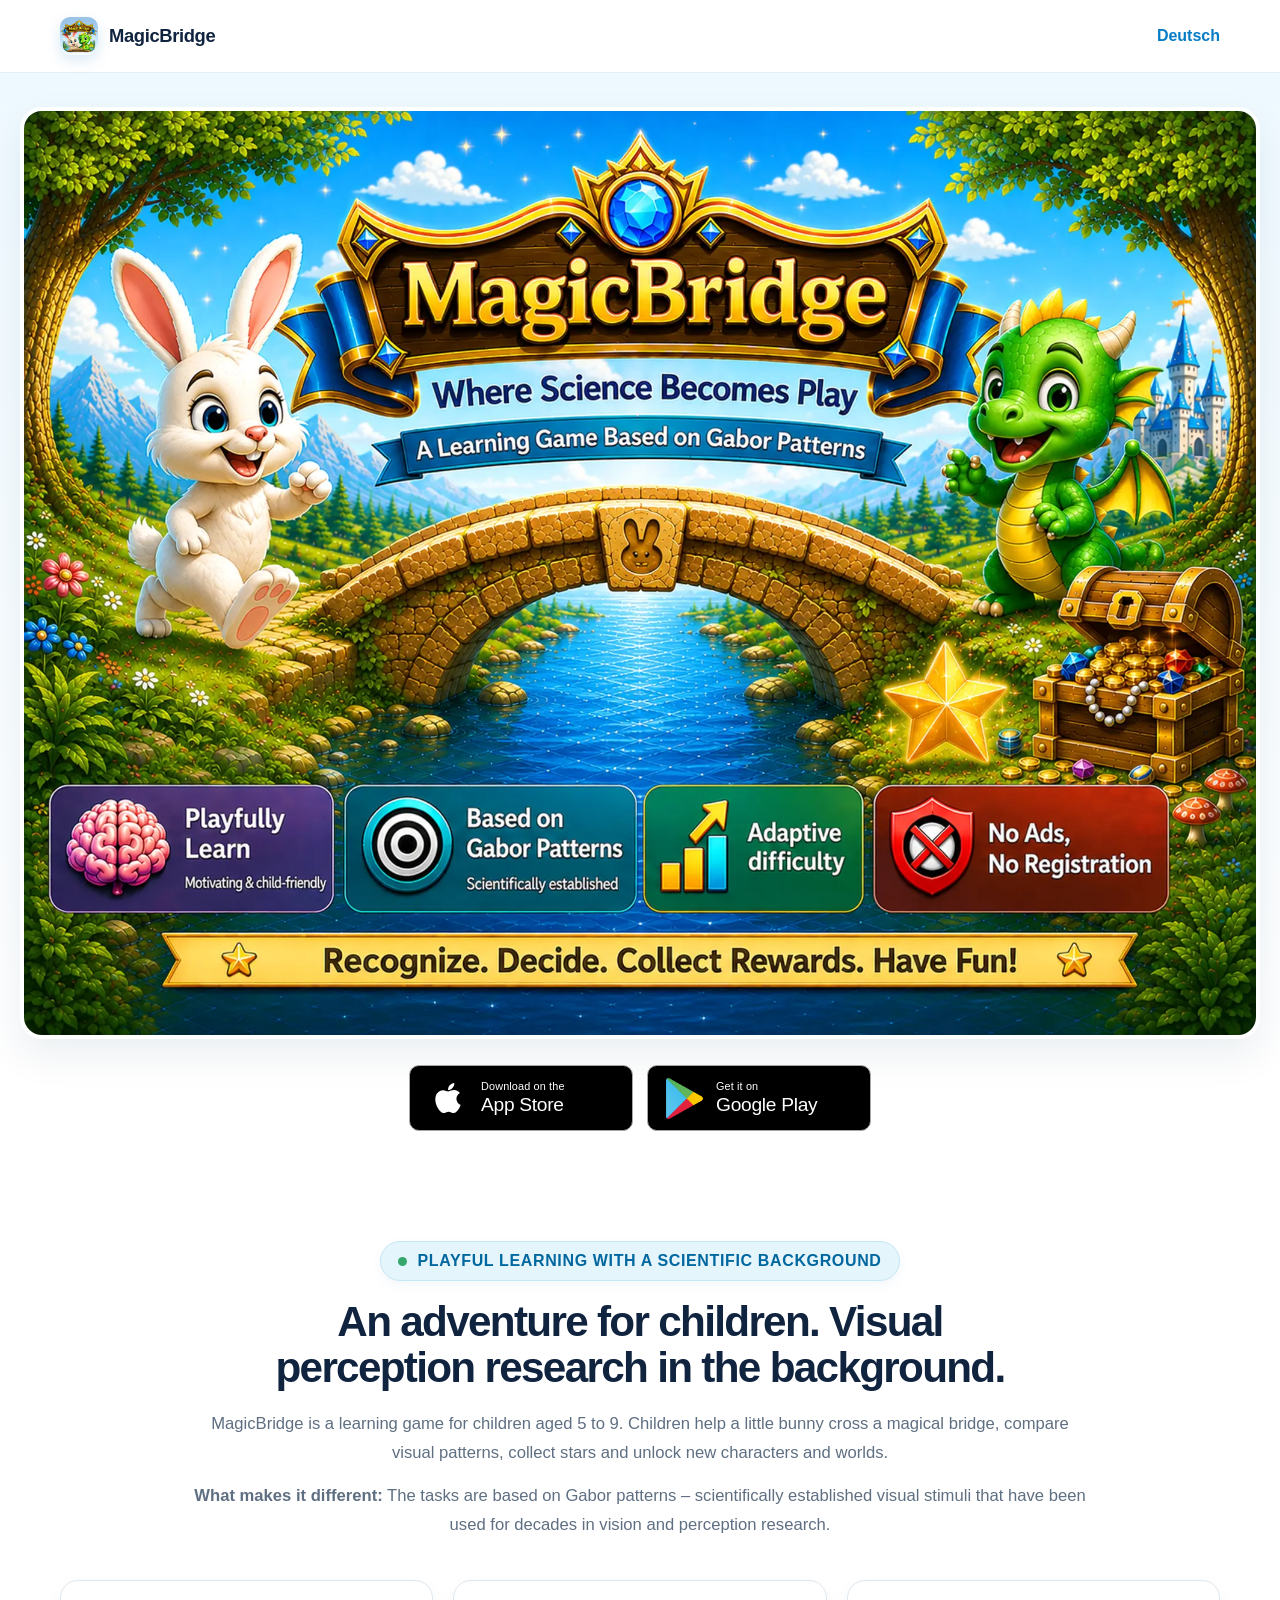
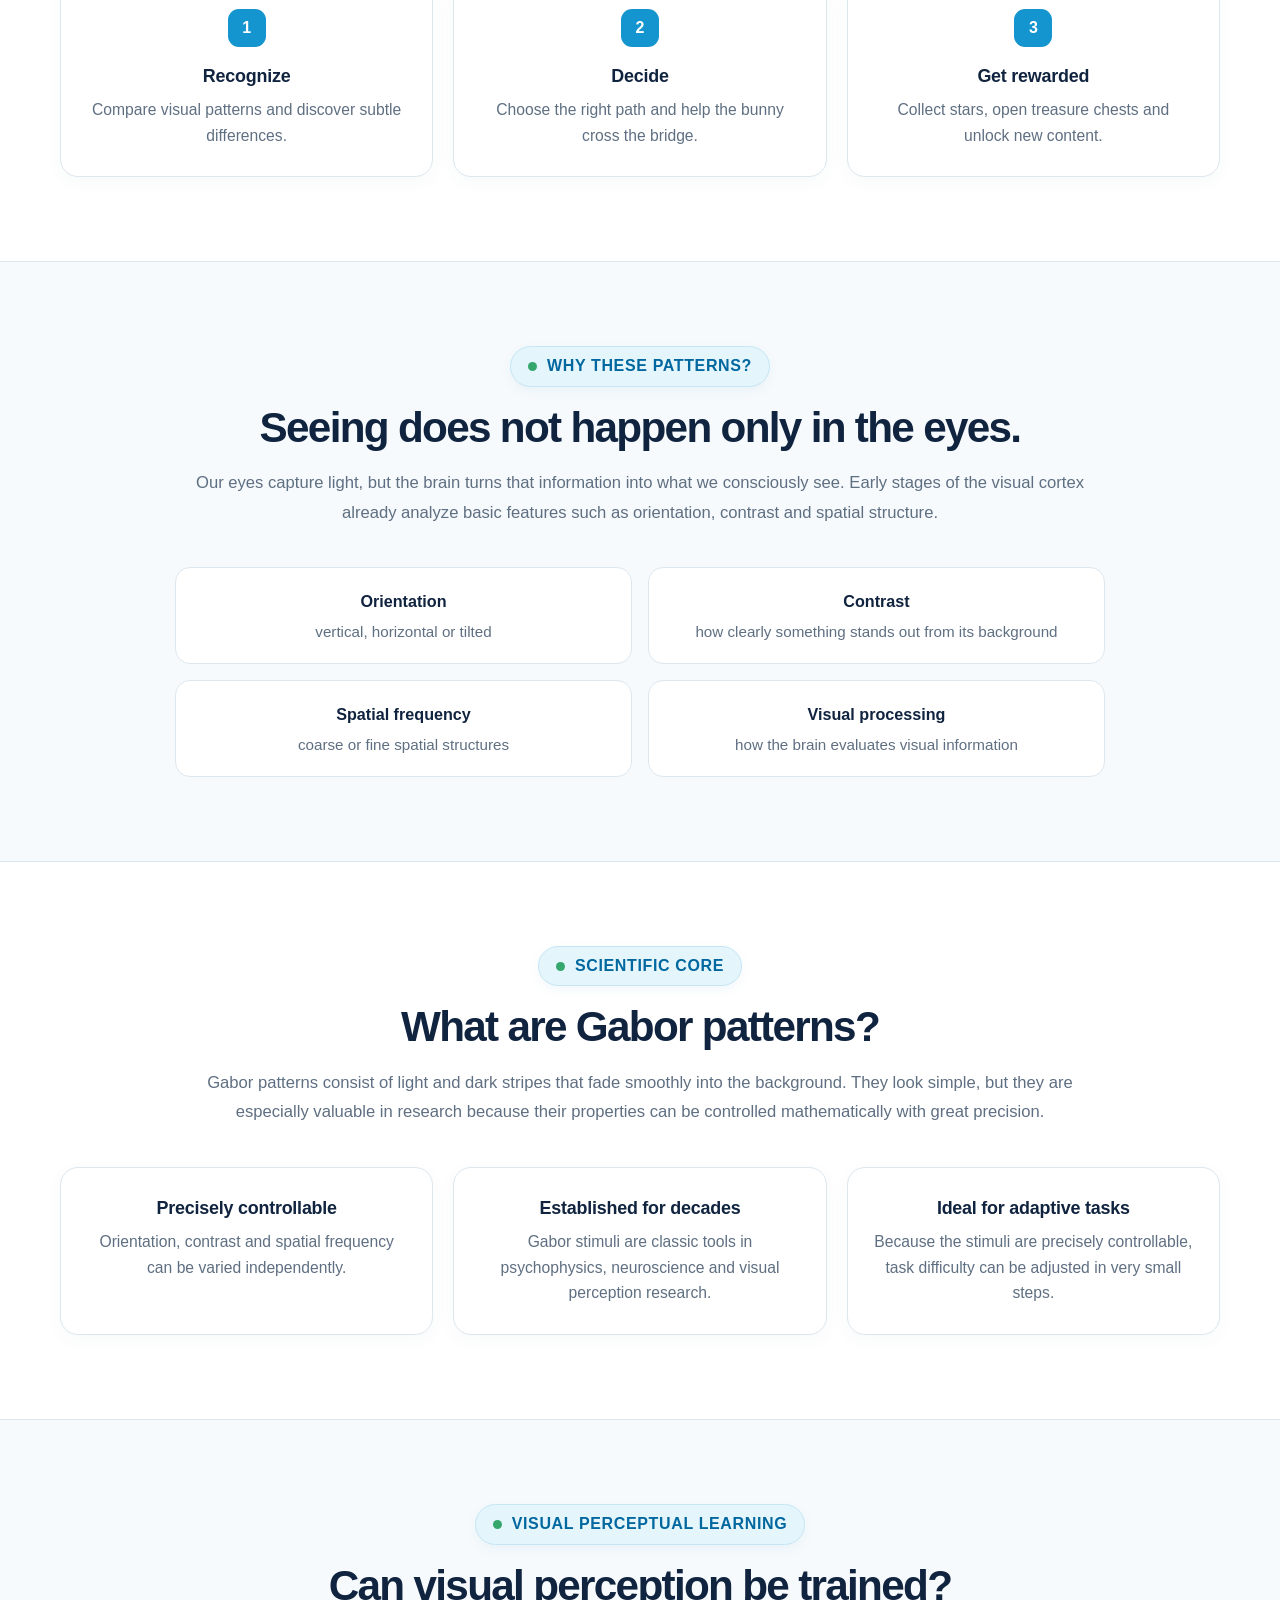
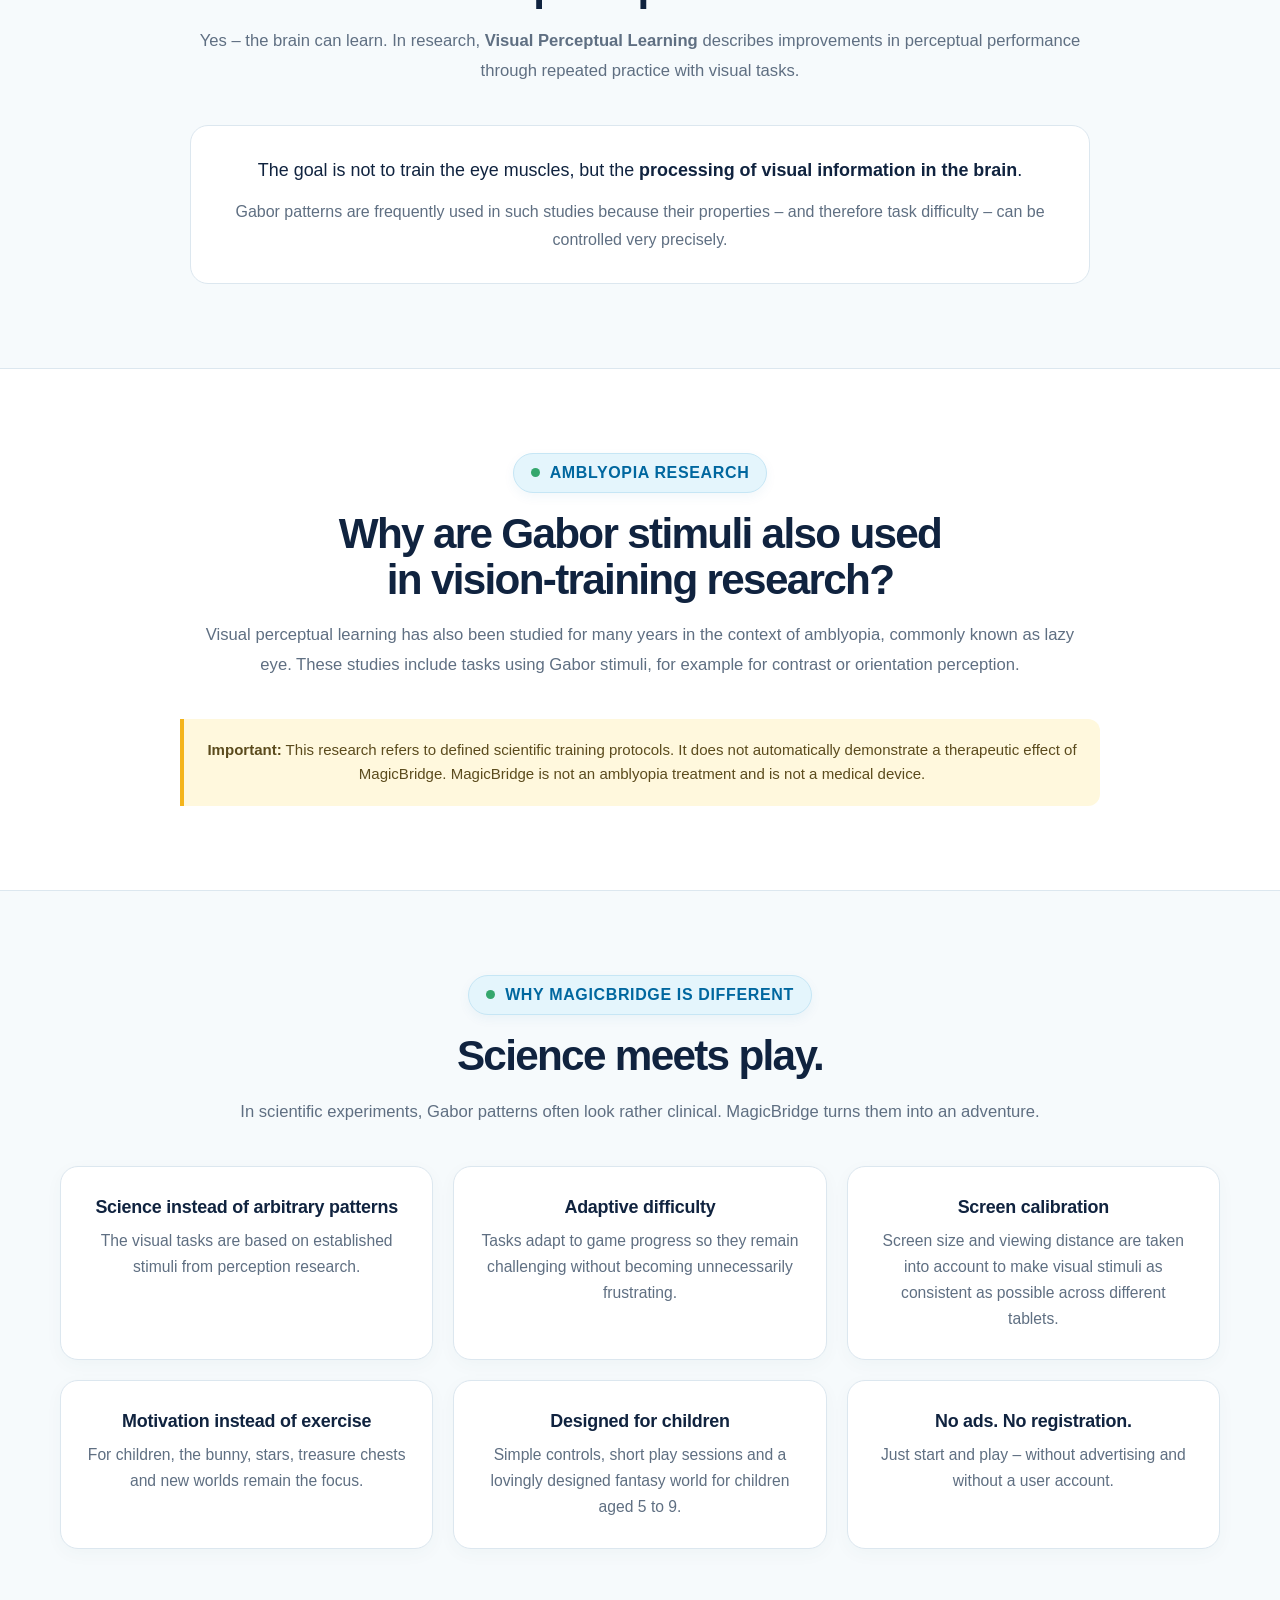
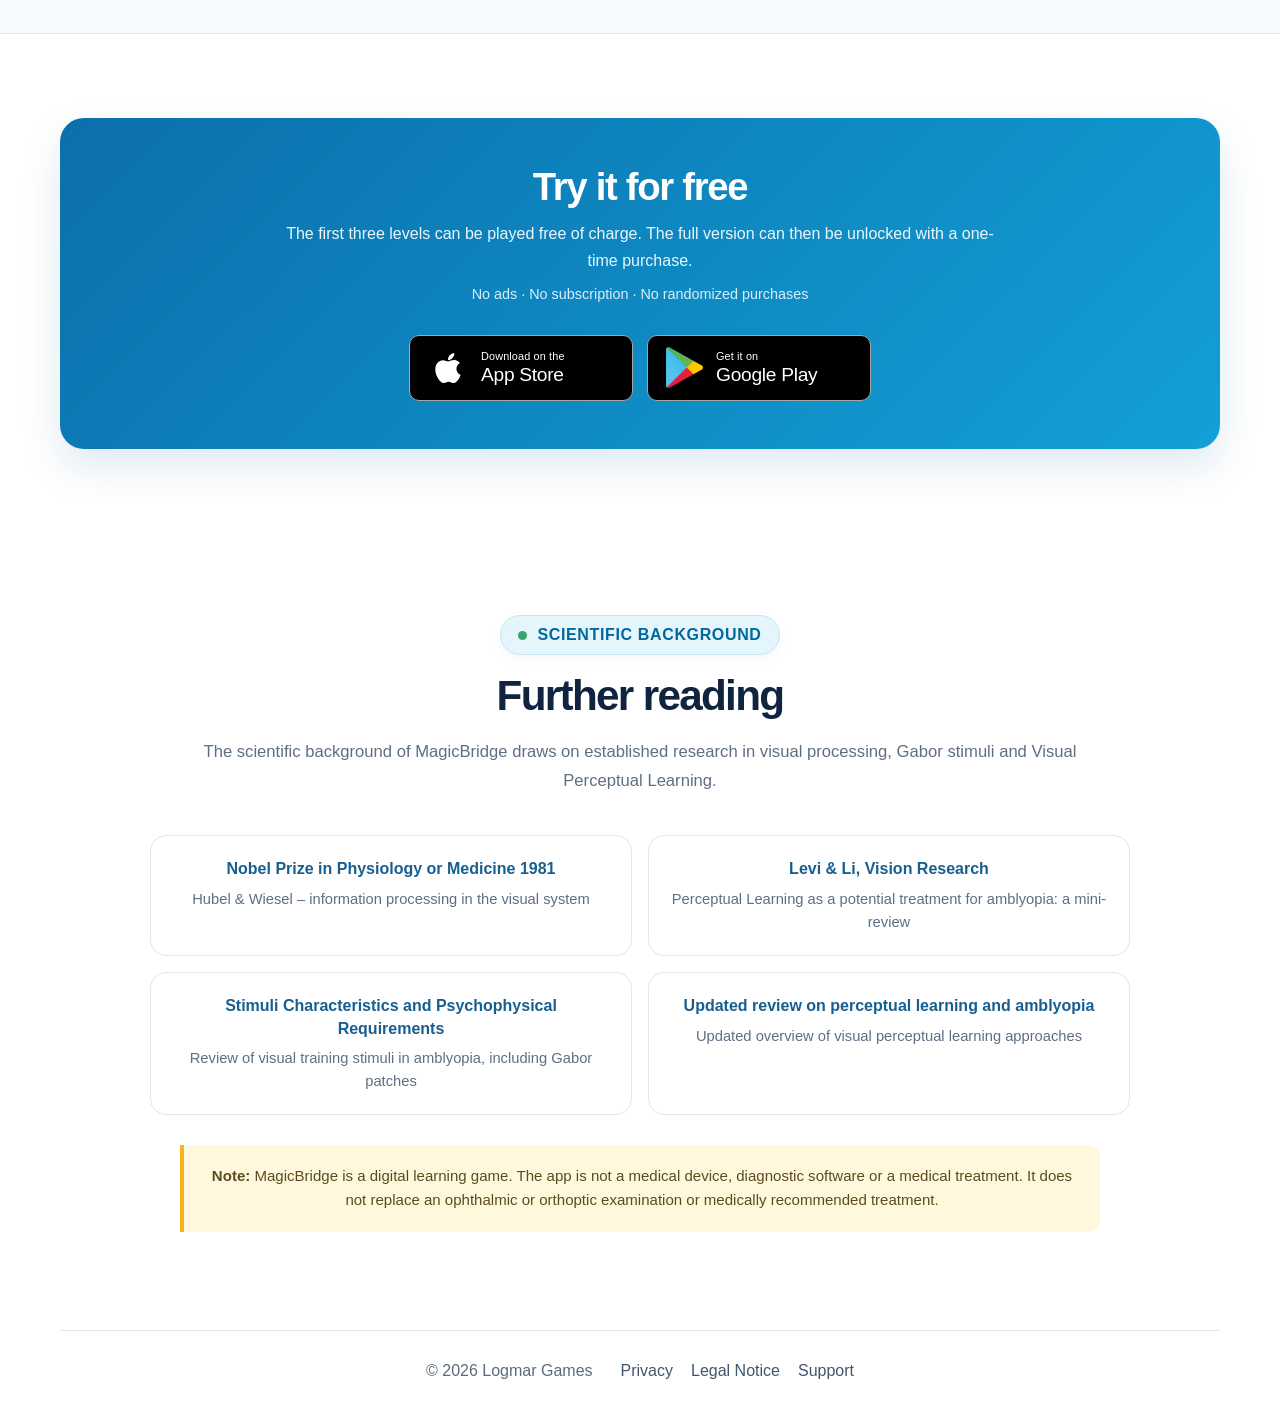
==== en/index.html @ 1bba782f "Add legal notice link to English homepage footer" ====
<!doctype html>
<html lang="en">
<head>
  <meta charset="utf-8">
  <meta name="viewport" content="width=device-width,initial-scale=1">
  <meta name="description" content="MagicBridge – a science-inspired learning game for children based on Gabor patterns from visual perception research.">
  <title>MagicBridge – Where science becomes play</title>
  <link rel="icon" href="/assets/app-icon.png">
  <link rel="stylesheet" href="/assets/site.css?v=20260907-7">
</head>
<body class="home-page">
  <header class="site-header"><div class="wrap nav"><a class="brand" href="/en/" aria-label="MagicBridge home"><img class="brand-mark" src="/assets/app-icon.png" alt=""><span>MagicBridge</span></a><a class="home-lang" href="/" lang="de">Deutsch</a></div></header>
  <main>
    <section class="home-main"><div class="home-wrap"><img class="showcase-image" src="/assets/showcase-en.webp" alt="MagicBridge – Where science becomes play. A learning game based on Gabor patterns."><div class="stores home-stores" aria-label="Download MagicBridge"><a class="store" href="https://apps.apple.com/us/app/magicbridge-gabor-game/id6802226492" target="_blank" rel="noopener"><svg viewBox="0 0 24 24" aria-hidden="true"><path d="M17.05 20.28c-.98.95-2.05.8-3.08.35-1.09-.46-2.09-.48-3.24 0-1.44.62-2.2.44-3.06-.35C2.79 15.25 3.51 7.59 9.05 7.31c1.35.07 2.29.74 3.08.79 1.18-.24 2.31-.93 3.57-.84 1.51.12 2.65.72 3.4 1.8-3.12 1.87-2.38 5.98.48 7.13-.57 1.5-1.31 2.99-2.53 4.1zM12.03 7.25C11.88 5.02 13.69 3.18 15.77 3c.29 2.58-2.34 4.5-3.74 4.25z"/></svg><span><small>Download on the</small><b>App Store</b></span></a><a class="store" href="https://play.google.com/store/apps/details?id=games.logmar.magicbridge" target="_blank" rel="noopener"><svg viewBox="0 0 24 24" aria-hidden="true"><path d="M3.18 2.44c-.4.43-.64 1.09-.64 1.94v15.24c0 .85.24 1.51.65 1.94l.07.06L12 12.88v-1.76L3.25 2.38l-.07.06zm11.73 13.35L12 12.88v-1.76l2.92-2.92.07.04 3.46 1.97c.99.56.99 1.48 0 2.05l-3.46 1.97-.08.06zm-.89.89L11.12 13.77 4.03 20.86c.52.55 1.39.62 2.36.07l7.63-4.25zM4.03 3.14l7.09 7.09 2.9-2.91-7.63-4.25c-.97-.54-1.84-.47-2.36.07z"/></svg><span><small>Get it on</small><b>Google Play</b></span></a></div></div></section>

    <section class="section home-intro"><div class="wrap"><div class="section-head section-head-wide centered"><span class="eyebrow">Playful learning with a scientific background</span><h2>An adventure for children. Visual perception research in the background.</h2><p>MagicBridge is a learning game for children aged 5 to 9. Children help a little bunny cross a magical bridge, compare visual patterns, collect stars and unlock new characters and worlds.</p><p><strong>What makes it different:</strong> The tasks are based on Gabor patterns – scientifically established visual stimuli that have been used for decades in vision and perception research.</p></div><div class="cards cards-3"><article class="card"><div class="num">1</div><h3>Recognize</h3><p>Compare visual patterns and discover subtle differences.</p></article><article class="card"><div class="num">2</div><h3>Decide</h3><p>Choose the right path and help the bunny cross the bridge.</p></article><article class="card"><div class="num">3</div><h3>Get rewarded</h3><p>Collect stars, open treasure chests and unlock new content.</p></article></div></div></section>

    <section class="section section-soft"><div class="wrap narrow-content"><div class="section-head section-head-wide"><span class="eyebrow">Why these patterns?</span><h2>Seeing does not happen only in the eyes.</h2><p>Our eyes capture light, but the brain turns that information into what we consciously see. Early stages of the visual cortex already analyze basic features such as orientation, contrast and spatial structure.</p></div><div class="feature-grid"><div class="feature"><strong>Orientation</strong><span>vertical, horizontal or tilted</span></div><div class="feature"><strong>Contrast</strong><span>how clearly something stands out from its background</span></div><div class="feature"><strong>Spatial frequency</strong><span>coarse or fine spatial structures</span></div><div class="feature"><strong>Visual processing</strong><span>how the brain evaluates visual information</span></div></div></div></section>

    <section class="section"><div class="wrap"><div class="section-head section-head-wide"><span class="eyebrow">Scientific core</span><h2>What are Gabor patterns?</h2><p>Gabor patterns consist of light and dark stripes that fade smoothly into the background. They look simple, but they are especially valuable in research because their properties can be controlled mathematically with great precision.</p></div><div class="cards cards-3"><article class="card"><h3>Precisely controllable</h3><p>Orientation, contrast and spatial frequency can be varied independently.</p></article><article class="card"><h3>Established for decades</h3><p>Gabor stimuli are classic tools in psychophysics, neuroscience and visual perception research.</p></article><article class="card"><h3>Ideal for adaptive tasks</h3><p>Because the stimuli are precisely controllable, task difficulty can be adjusted in very small steps.</p></article></div></div></section>

    <section class="section section-soft"><div class="wrap narrow-content"><div class="section-head section-head-wide"><span class="eyebrow">Visual Perceptual Learning</span><h2>Can visual perception be trained?</h2><p>Yes – the brain can learn. In research, <strong>Visual Perceptual Learning</strong> describes improvements in perceptual performance through repeated practice with visual tasks.</p></div><div class="science-callout"><p class="big-quote">The goal is not to train the eye muscles, but the <strong>processing of visual information in the brain</strong>.</p><p>Gabor patterns are frequently used in such studies because their properties – and therefore task difficulty – can be controlled very precisely.</p></div></div></section>

    <section class="section"><div class="wrap narrow-content"><div class="section-head section-head-wide"><span class="eyebrow">Amblyopia research</span><h2>Why are Gabor stimuli also used in vision-training research?</h2><p>Visual perceptual learning has also been studied for many years in the context of amblyopia, commonly known as lazy eye. These studies include tasks using Gabor stimuli, for example for contrast or orientation perception.</p></div><div class="notice"><strong>Important:</strong> This research refers to defined scientific training protocols. It does not automatically demonstrate a therapeutic effect of MagicBridge. MagicBridge is not an amblyopia treatment and is not a medical device.</div></div></section>

    <section class="section section-soft"><div class="wrap"><div class="section-head section-head-wide centered"><span class="eyebrow">Why MagicBridge is different</span><h2>Science meets play.</h2><p>In scientific experiments, Gabor patterns often look rather clinical. MagicBridge turns them into an adventure.</p></div><div class="cards cards-3 feature-cards"><article class="card"><h3>Science instead of arbitrary patterns</h3><p>The visual tasks are based on established stimuli from perception research.</p></article><article class="card"><h3>Adaptive difficulty</h3><p>Tasks adapt to game progress so they remain challenging without becoming unnecessarily frustrating.</p></article><article class="card"><h3>Screen calibration</h3><p>Screen size and viewing distance are taken into account to make visual stimuli as consistent as possible across different tablets.</p></article><article class="card"><h3>Motivation instead of exercise</h3><p>For children, the bunny, stars, treasure chests and new worlds remain the focus.</p></article><article class="card"><h3>Designed for children</h3><p>Simple controls, short play sessions and a lovingly designed fantasy world for children aged 5 to 9.</p></article><article class="card"><h3>No ads. No registration.</h3><p>Just start and play – without advertising and without a user account.</p></article></div></div></section>

    <section class="section"><div class="wrap"><div class="cta"><div class="cta-copy"><h2>Try it for free</h2><p>The first three levels can be played free of charge. The full version can then be unlocked with a one-time purchase.</p><p class="cta-micro">No ads · No subscription · No randomized purchases</p></div><div class="stores cta-stores" aria-label="Download MagicBridge"><a class="store store-light" href="https://apps.apple.com/us/app/magicbridge-gabor-game/id6802226492" target="_blank" rel="noopener"><svg viewBox="0 0 24 24" aria-hidden="true"><path d="M17.05 20.28c-.98.95-2.05.8-3.08.35-1.09-.46-2.09-.48-3.24 0-1.44.62-2.2.44-3.06-.35C2.79 15.25 3.51 7.59 9.05 7.31c1.35.07 2.29.74 3.08.79 1.18-.24 2.31-.93 3.57-.84 1.51.12 2.65.72 3.4 1.8-3.12 1.87-2.38 5.98.48 7.13-.57 1.5-1.31 2.99-2.53 4.1zM12.03 7.25C11.88 5.02 13.69 3.18 15.77 3c.29 2.58-2.34 4.5-3.74 4.25z"/></svg><span><small>Download on the</small><b>App Store</b></span></a><a class="store store-light" href="https://play.google.com/store/apps/details?id=games.logmar.magicbridge" target="_blank" rel="noopener"><svg viewBox="0 0 24 24" aria-hidden="true"><path d="M3.18 2.44c-.4.43-.64 1.09-.64 1.94v15.24c0 .85.24 1.51.65 1.94l.07.06L12 12.88v-1.76L3.25 2.38l-.07.06zm11.73 13.35L12 12.88v-1.76l2.92-2.92.07.04 3.46 1.97c.99.56.99 1.48 0 2.05l-3.46 1.97-.08.06zm-.89.89L11.12 13.77 4.03 20.86c.52.55 1.39.62 2.36.07l7.63-4.25zM4.03 3.14l7.09 7.09 2.9-2.91-7.63-4.25c-.97-.54-1.84-.47-2.36.07z"/></svg><span><small>Get it on</small><b>Google Play</b></span></a></div></div></div></section>

    <section class="section science-sources"><div class="wrap"><div class="section-head section-head-wide"><span class="eyebrow">Scientific background</span><h2>Further reading</h2><p>The scientific background of MagicBridge draws on established research in visual processing, Gabor stimuli and Visual Perceptual Learning.</p></div><div class="source-list"><a href="https://www.nobelprize.org/prizes/medicine/1981/summary/" target="_blank" rel="noopener"><strong>Nobel Prize in Physiology or Medicine 1981</strong><span>Hubel & Wiesel – information processing in the visual system</span></a><a href="https://pmc.ncbi.nlm.nih.gov/articles/PMC2764839/" target="_blank" rel="noopener"><strong>Levi & Li, Vision Research</strong><span>Perceptual Learning as a potential treatment for amblyopia: a mini-review</span></a><a href="https://pmc.ncbi.nlm.nih.gov/articles/PMC7764820/" target="_blank" rel="noopener"><strong>Stimuli Characteristics and Psychophysical Requirements</strong><span>Review of visual training stimuli in amblyopia, including Gabor patches</span></a><a href="https://pmc.ncbi.nlm.nih.gov/articles/PMC8712591/" target="_blank" rel="noopener"><strong>Updated review on perceptual learning and amblyopia</strong><span>Updated overview of visual perceptual learning approaches</span></a></div><div class="notice notice-bottom"><strong>Note:</strong> MagicBridge is a digital learning game. The app is not a medical device, diagnostic software or a medical treatment. It does not replace an ophthalmic or orthoptic examination or medically recommended treatment.</div></div></section>
  </main>
  <footer class="site-footer home-footer"><div class="wrap footer-row"><span>© 2026 Logmar Games</span><nav class="footer-links" aria-label="Legal and support"><a href="/privacy/en/">Privacy</a><a href="/impressum/en/">Legal Notice</a><a href="/support/en/">Support</a></nav></div></footer>
</body>
</html>
---- assets/site.css ----
:root{
  --ink:#10233f;
  --muted:#5f6f82;
  --blue:#087cc5;
  --blue-deep:#0a67a3;
  --blue-soft:#eaf7fd;
  --gold:#f4b41b;
  --green:#35a76d;
  --paper:#ffffff;
  --mist:#f6fafc;
  --line:#dce7ef;
  --shadow:0 16px 38px rgba(18,54,82,.08);
}
*{box-sizing:border-box}
html{scroll-behavior:smooth}
body{margin:0;font-family:Inter,ui-sans-serif,-apple-system,BlinkMacSystemFont,"Segoe UI",sans-serif;color:var(--ink);background:#fff;font-size:16px;line-height:1.7;-webkit-font-smoothing:antialiased;text-rendering:optimizeLegibility}
a{color:inherit}
.wrap{width:min(1160px,calc(100% - 48px));margin:auto}
.site-header{position:sticky;top:0;z-index:10;background:rgba(255,255,255,.96);backdrop-filter:blur(14px);border-bottom:1px solid rgba(25,92,131,.10)}
.nav{height:72px;display:flex;align-items:center;justify-content:space-between;gap:28px}
.brand{display:flex;align-items:center;gap:11px;text-decoration:none;font-weight:850;font-size:1.15rem;letter-spacing:-.02em}
.brand-mark{width:38px;height:38px;border-radius:10px;display:block;object-fit:cover;box-shadow:0 5px 14px rgba(0,111,181,.15)}
.home-lang{color:var(--blue);font-weight:800;text-decoration:none}.home-lang:hover{text-decoration:underline}
.links{display:flex;align-items:center;gap:24px;font-weight:700;font-size:.94rem}.links a{text-decoration:none;color:#3d5067}.links a:hover{color:var(--blue)}.lang{border-left:1px solid var(--line);padding-left:20px;color:var(--blue)!important}
.home-page{min-height:100vh;display:flex;flex-direction:column;background:#fff}
.home-main{padding:34px 0 26px;background:linear-gradient(180deg,#eef9ff 0,#fff 94%)}
.home-wrap{width:min(1240px,calc(100% - 40px));margin:auto}
.showcase-image{display:block;width:100%;height:auto;border-radius:22px;border:4px solid rgba(255,255,255,.96);box-shadow:var(--shadow)}
.stores{display:flex;flex-wrap:wrap;gap:14px;margin:0}
.home-stores{justify-content:center;margin:26px 0 0}
.store,.store-light{display:inline-flex;align-items:center;justify-content:flex-start;gap:13px;width:224px;min-height:66px;padding:10px 18px;text-decoration:none;color:#fff!important;background:#000!important;border:1px solid #a6a6a6!important;border-radius:10px;box-shadow:none;transition:.18s transform,.18s box-shadow}
.store:hover,.store-light:hover{transform:translateY(-2px);box-shadow:0 7px 16px rgba(0,0,0,.14)}
.store span,.store-light span{display:block;text-align:left}.store b,.store-light b{display:block;color:#fff;font-size:1.2rem;line-height:1.02;font-weight:500;letter-spacing:-.015em}.store small,.store-light small{display:block;color:#fff!important;font-size:.68rem;line-height:1.05;margin-bottom:3px;white-space:nowrap;opacity:1;font-weight:500;letter-spacing:.012em}
.store[href*="apps.apple.com"],.store-light[href*="apps.apple.com"]{font-family:-apple-system,BlinkMacSystemFont,"SF Pro Display","Helvetica Neue",Arial,sans-serif}
.store[href*="apps.apple.com"] svg,.store-light[href*="apps.apple.com"] svg{width:40px;height:40px;display:block;fill:#fff;flex:none}
.store[href*="play.google.com"],.store-light[href*="play.google.com"]{font-family:Roboto,"Google Sans",Arial,sans-serif}
.store[href*="play.google.com"] svg,.store-light[href*="play.google.com"] svg{display:none}
.store[href*="play.google.com"]::before,.store-light[href*="play.google.com"]::before{content:"";width:37px;height:41px;flex:none;background:url('/assets/google-play-seeklogo.png?v=1') center/contain no-repeat}
.section{padding:84px 0}.section-soft{background:var(--mist);border-block:1px solid var(--line)}.narrow-content{max-width:1160px;margin:auto}
.section-head,.section-head.centered,.section-head-wide{max-width:1000px;margin:0 auto 40px;text-align:center}
.section-head h2{margin:18px auto 18px;max-width:960px;font-size:clamp(2.25rem,3.3vw,3.05rem);line-height:1.08;letter-spacing:-.04em;text-wrap:balance;overflow-wrap:normal;word-break:normal;hyphens:none}
.section-head p{margin:0 auto 14px;max-width:900px;color:var(--muted);font-size:1.04rem;line-height:1.76;text-wrap:pretty}.section-head p:last-child{margin-bottom:0}
.eyebrow{display:inline-flex;align-items:center;gap:10px;padding:10px 17px;border-radius:999px;background:#e4f5fc;color:#00679f;border:1px solid #c6e6f5;font-size:1rem;font-weight:900;letter-spacing:.04em;text-transform:uppercase;line-height:1.15;box-shadow:0 4px 12px rgba(0,109,169,.055)}
.eyebrow:before{content:"";width:9px;height:9px;border-radius:50%;background:var(--green);flex:none}
.cards{display:grid;gap:20px}.cards-3{grid-template-columns:repeat(3,minmax(0,1fr))}.card{background:#fff;border:1px solid var(--line);border-radius:18px;padding:28px 26px;text-align:center;box-shadow:0 5px 18px rgba(35,73,99,.035)}
.num{width:38px;height:38px;border-radius:11px;background:#1595cf;color:#fff;display:grid;place-items:center;font-weight:900;margin:0 auto 17px}.card h3{margin:0 0 9px;font-size:1.12rem;line-height:1.34;letter-spacing:-.012em;text-wrap:balance}.card p{margin:0;color:var(--muted);font-size:.98rem;line-height:1.65}.feature-cards .card{min-height:0}
.feature-grid{display:grid;grid-template-columns:repeat(2,minmax(0,1fr));gap:16px;margin:30px auto 0;max-width:930px}.feature{background:#fff;border:1px solid var(--line);border-radius:15px;padding:20px 22px;text-align:center}.feature strong{display:block;font-size:1.01rem;margin-bottom:4px}.feature span{display:block;color:var(--muted);font-size:.95rem;line-height:1.55}
.science-callout{max-width:900px;margin:0 auto;background:#fff;border:1px solid var(--line);border-radius:18px;padding:30px 34px;text-align:center}.science-callout p{margin:0 auto 13px;color:var(--muted);max-width:820px}.science-callout p:last-child{margin-bottom:0}.science-callout .big-quote{font-size:1.12rem;line-height:1.65;color:var(--ink)}
.notice{max-width:920px;margin:28px auto 0;padding:19px 22px;border-left:4px solid var(--gold);background:#fff8dd;border-radius:0 12px 12px 0;color:#5b4b1d;font-size:.94rem;line-height:1.62;text-align:center}.notice-bottom{margin-top:30px}
.cta{background:linear-gradient(135deg,#0b6fab 0%,#12a0d6 100%);color:#fff;border-radius:24px;padding:48px 44px;display:flex;flex-direction:column;align-items:center;justify-content:center;gap:28px;box-shadow:0 18px 40px rgba(5,91,151,.13);text-align:center}.cta-copy{max-width:780px}.cta h2{font-size:clamp(2.05rem,3vw,2.7rem);line-height:1.1;margin:0 0 13px;letter-spacing:-.035em;text-wrap:balance}.cta p{margin:0 auto 9px;color:#eaf7fd;line-height:1.65;max-width:720px}.cta .cta-micro{font-size:.9rem;color:#d9effb;margin:9px 0 0}.cta-stores{margin:0;flex-direction:row;justify-content:center;flex:none;gap:14px}
.science-sources{padding-top:82px}.source-list{display:grid;grid-template-columns:repeat(2,minmax(0,1fr));gap:16px;max-width:980px;margin:auto}.source-list a{display:flex;flex-direction:column;gap:7px;text-decoration:none;background:#fff;border:1px solid var(--line);border-radius:16px;padding:22px 22px;text-align:center;transition:.18s border-color,.18s background,.18s transform}.source-list a:hover{border-color:#b7d6e8;background:#fbfdff;transform:translateY(-1px)}.source-list strong{font-size:1rem;line-height:1.42;color:#175f91}.source-list span{font-size:.92rem;line-height:1.52;color:var(--muted)}
.site-footer{padding:34px 0 44px;color:#5b6b7c}.home-footer{padding-top:14px}.footer-row{display:flex;justify-content:center;gap:28px;align-items:center;border-top:1px solid var(--line);padding-top:26px;text-align:center;flex-wrap:wrap}.footer-links{display:flex;flex-wrap:wrap;gap:18px}.footer-links a{color:#42566d;text-decoration:none}.footer-links a:hover{color:var(--blue)}
.legal-shell{padding:54px 0 86px}.legal{max-width:900px;margin:auto;background:#fff;border:1px solid var(--line);border-radius:24px;padding:clamp(25px,5vw,56px);box-shadow:var(--shadow)}.legal h1{font-size:clamp(2.15rem,5vw,3.5rem);line-height:1.05;margin:0 0 14px;letter-spacing:-.04em;text-wrap:balance}.legal h2{margin:34px 0 10px;font-size:1.35rem;color:#175f91}.legal p,.legal li{color:#3f5063}.legal ul{padding-left:22px}.legal .meta{color:#687789;margin-bottom:30px}.legal .topline{display:flex;justify-content:space-between;gap:20px;align-items:center;margin-bottom:26px}.legal .topline a{color:var(--blue);font-weight:800;text-decoration:none}.contact-box{padding:22px;border-radius:16px;background:var(--mist);border:1px solid var(--line);margin:25px 0}.contact-box a{color:var(--blue);font-weight:800}.back{display:inline-flex;gap:8px;align-items:center;color:var(--blue);font-weight:800;text-decoration:none}.legal .privacy-title{font-size:clamp(1.8rem,4vw,2.75rem);line-height:1.12;letter-spacing:-.035em}
@media(max-width:900px){.section{padding:68px 0}.cards-3{grid-template-columns:1fr}.source-list{grid-template-columns:1fr}.section-head h2{font-size:clamp(2rem,5.6vw,2.55rem);max-width:860px}.section-head p{font-size:1rem}.cta-stores{flex-wrap:wrap}}
@media(max-width:580px){.wrap{width:min(100% - 28px,1160px)}.home-wrap{width:min(100% - 18px,1240px)}.nav{height:64px}.brand{font-size:1.04rem}.brand-mark{width:36px;height:36px}.showcase-image{border-width:3px;border-radius:16px}.home-main{padding-top:16px}.home-stores{align-items:center;flex-direction:column;margin-top:20px}.home-stores .store{width:224px;max-width:100%;margin:auto}.section{padding:54px 0}.section-head{margin-bottom:30px}.section-head h2{font-size:clamp(1.85rem,8vw,2.2rem);line-height:1.12;max-width:100%;margin-top:14px}.section-head p{font-size:.98rem;line-height:1.7}.eyebrow{font-size:.82rem;letter-spacing:.035em;padding:9px 13px}.card{padding:22px}.feature-grid{grid-template-columns:1fr}.science-callout{padding:24px}.notice{font-size:.9rem}.cta{padding:32px 22px;gap:24px;border-radius:20px}.cta-stores{width:100%;flex-direction:column;align-items:center}.cta-stores .store{width:224px;max-width:100%}.source-list a{padding:20px}.footer-row{flex-direction:column;gap:12px}.legal-shell{padding:24px 0 55px}.legal{border-radius:18px}.legal .topline{align-items:flex-start;flex-direction:column}}
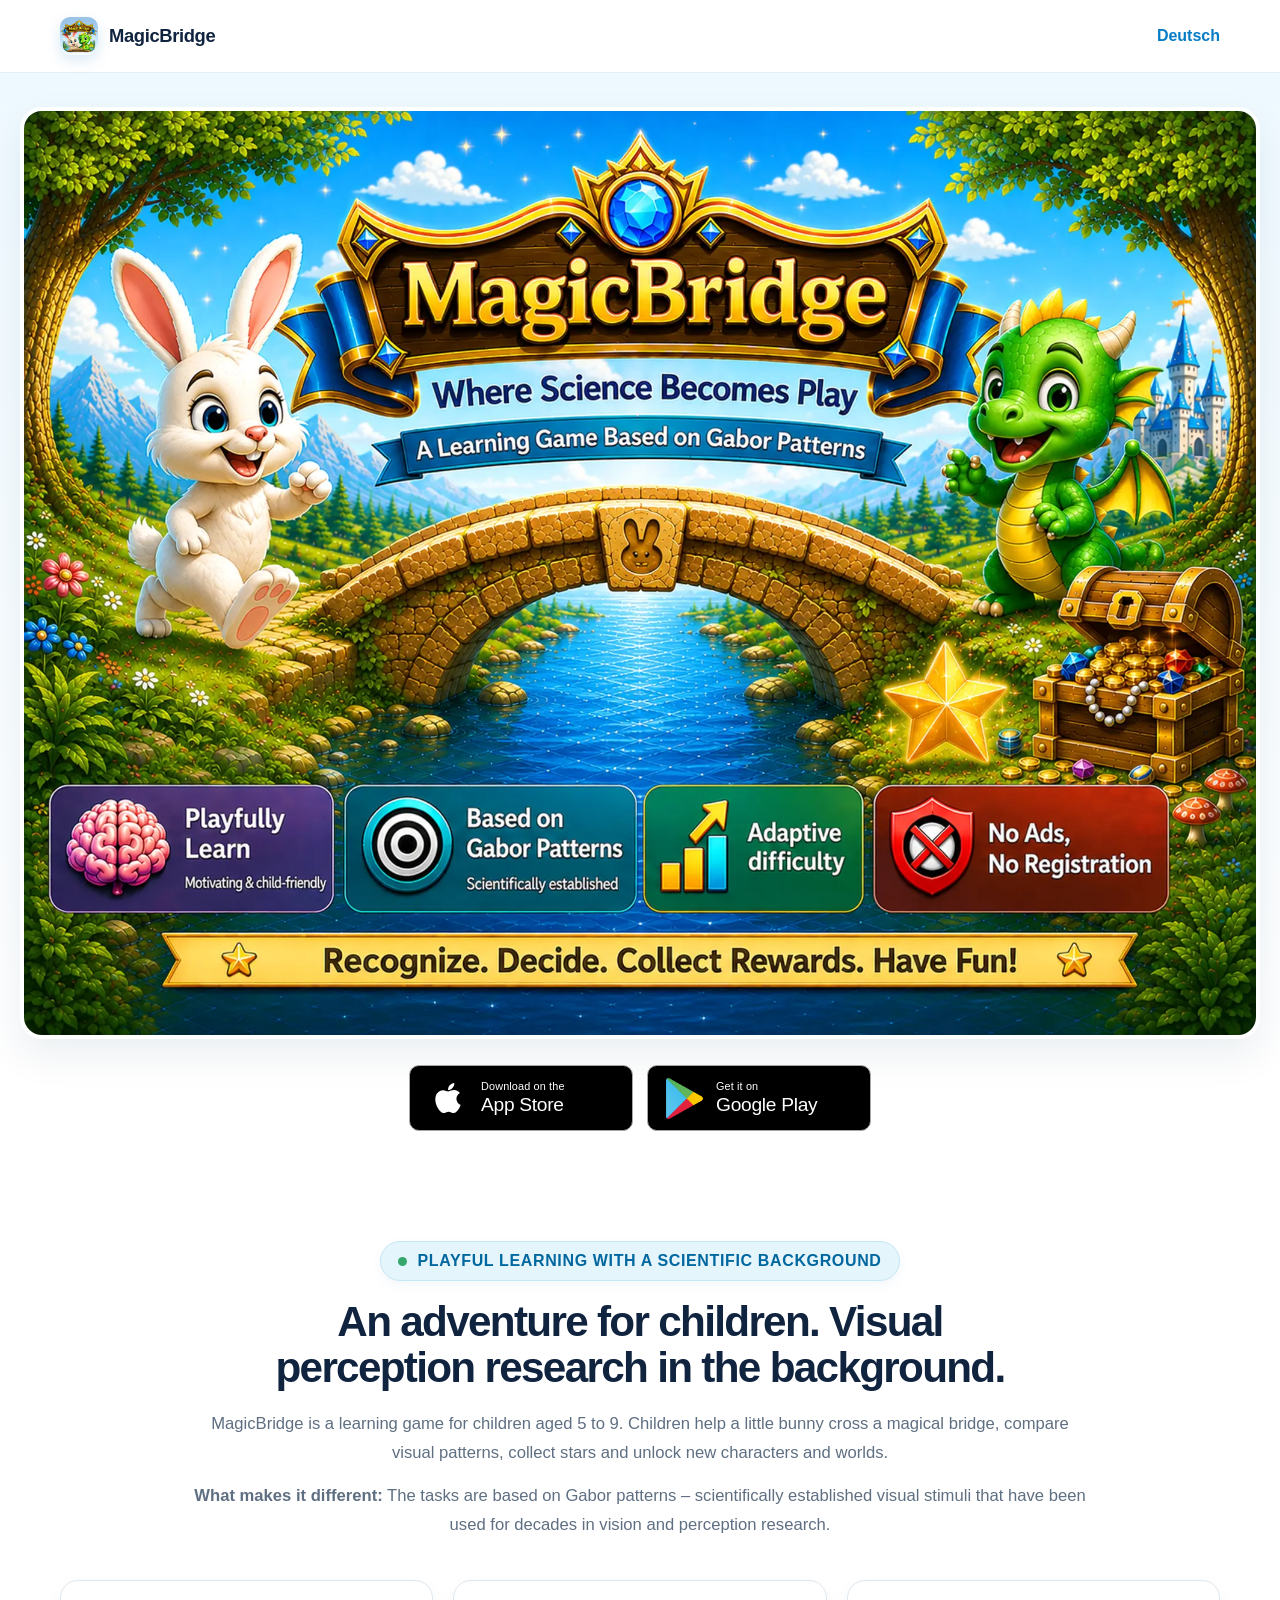
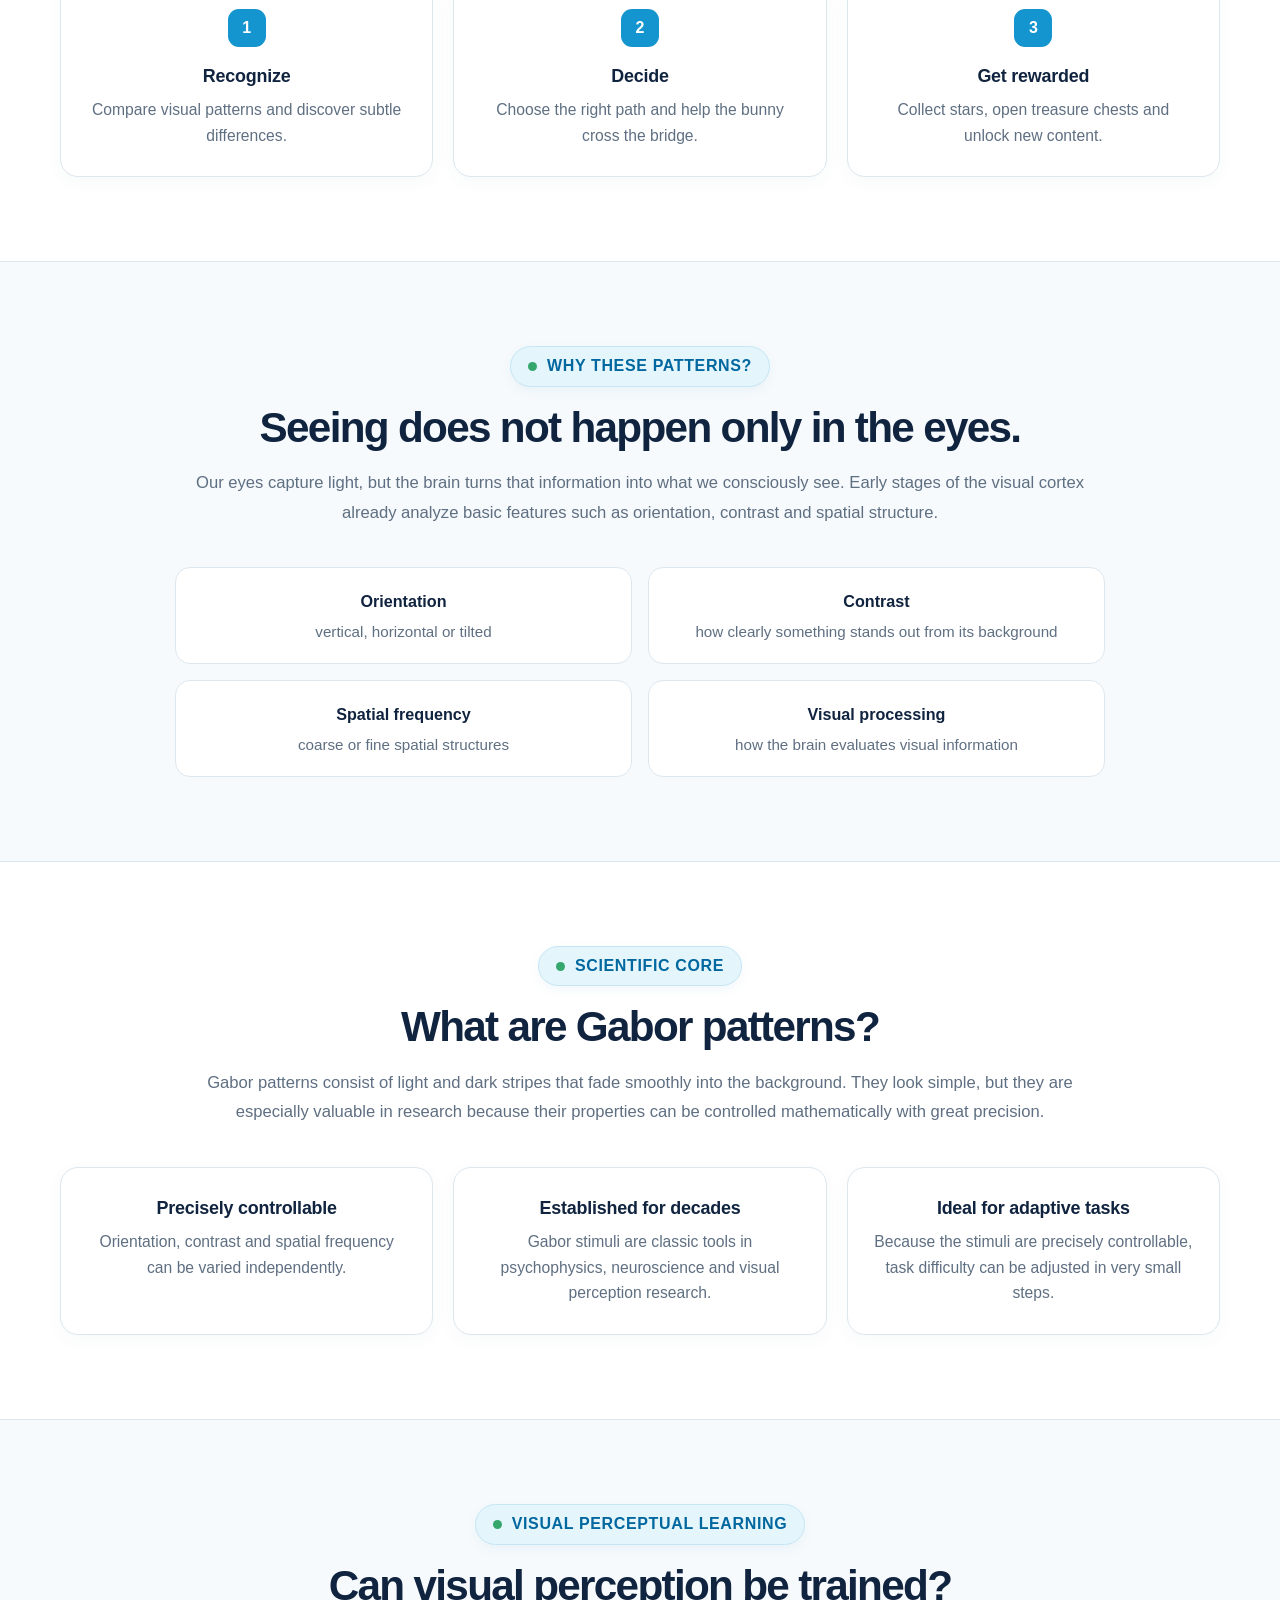
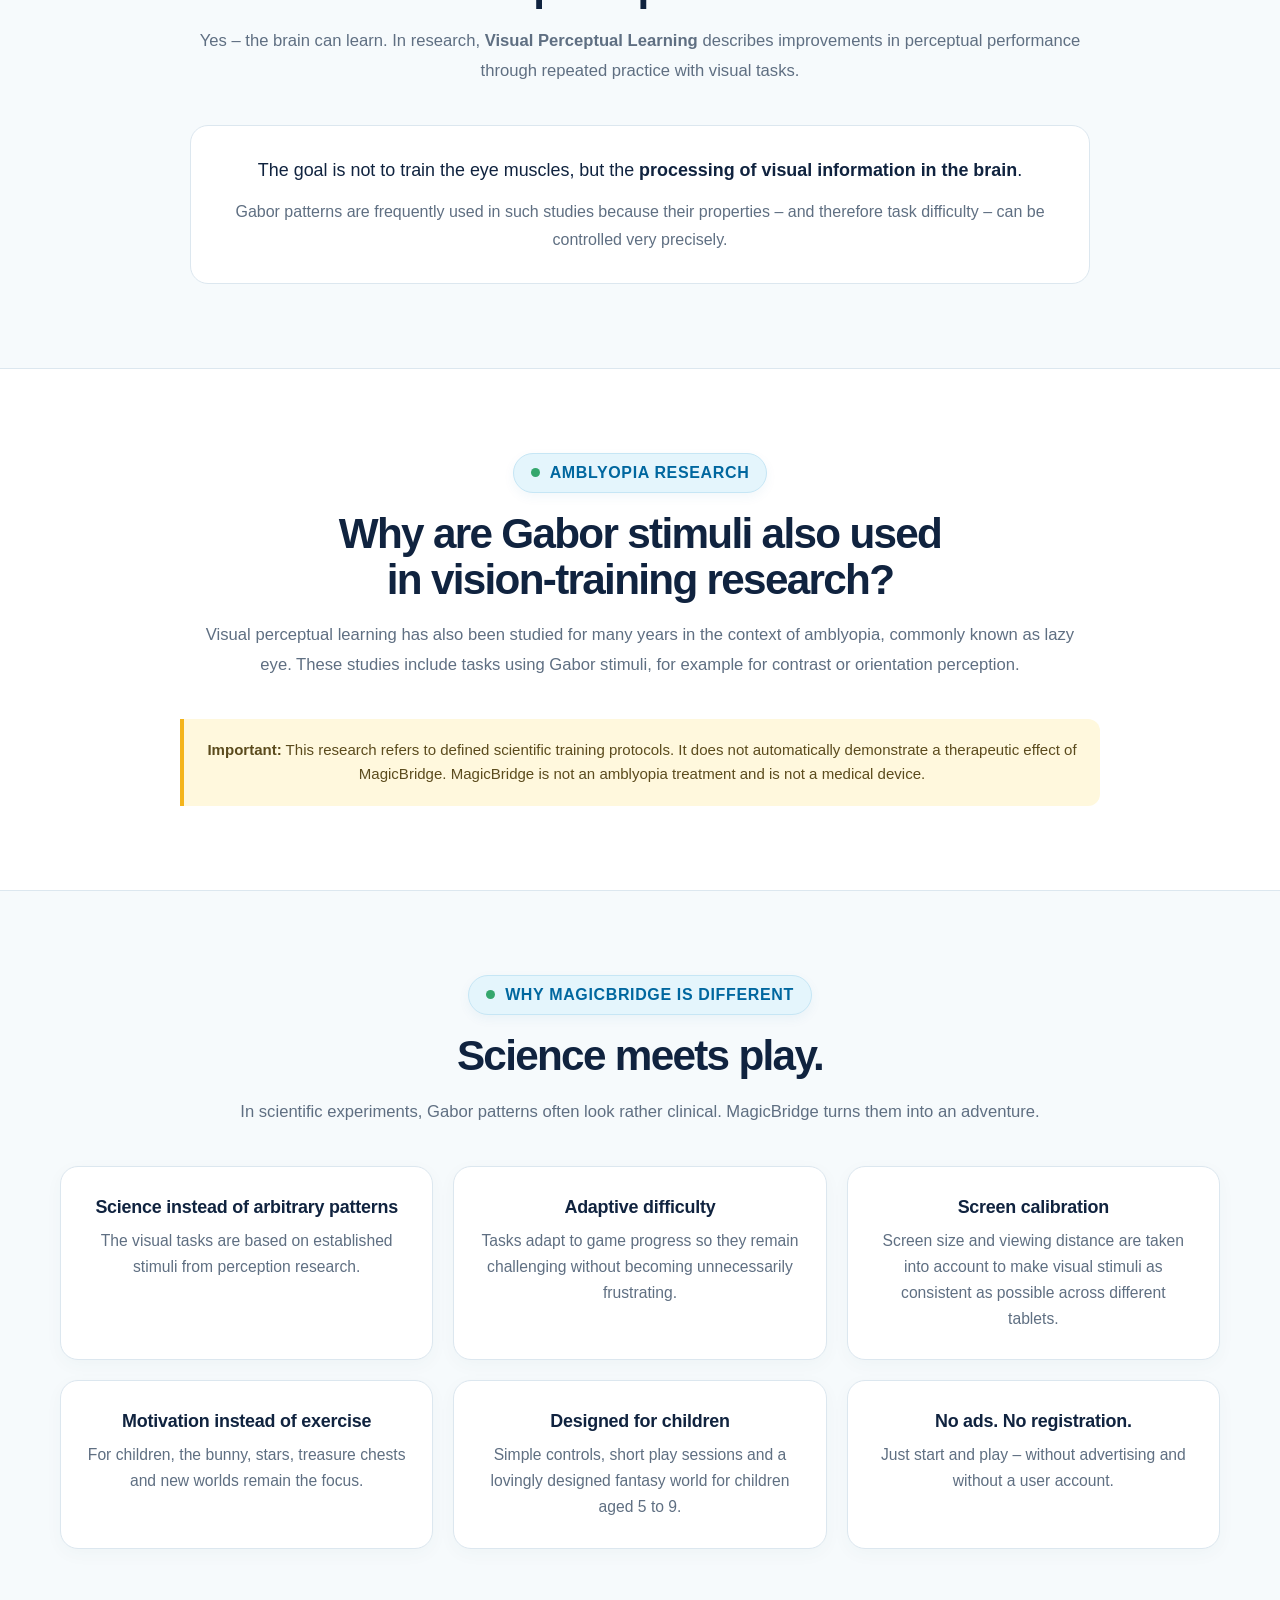
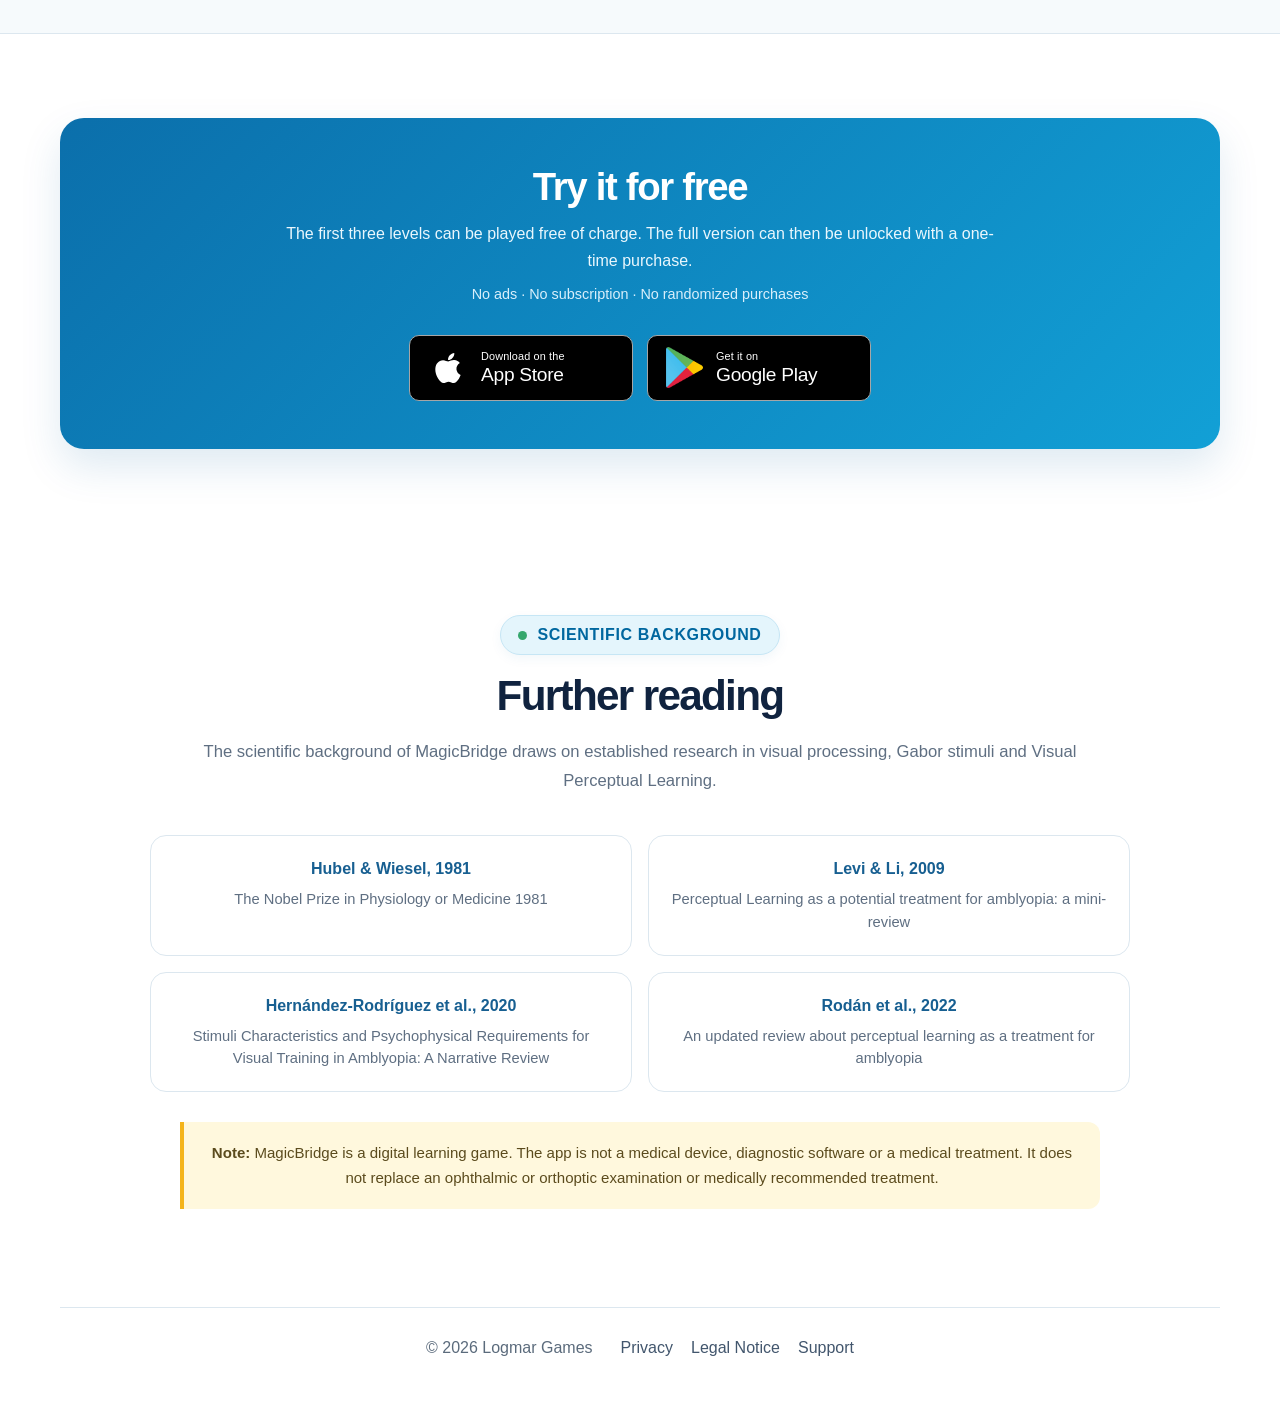
==== commit 115ef632: "Standardize English scientific literature references" ====
--- a/en/index.html
+++ b/en/index.html
@@ -27,7 +27,7 @@
 
     <section class="section"><div class="wrap"><div class="cta"><div class="cta-copy"><h2>Try it for free</h2><p>The first three levels can be played free of charge. The full version can then be unlocked with a one-time purchase.</p><p class="cta-micro">No ads · No subscription · No randomized purchases</p></div><div class="stores cta-stores" aria-label="Download MagicBridge"><a class="store store-light" href="https://apps.apple.com/us/app/magicbridge-gabor-game/id6802226492" target="_blank" rel="noopener"><svg viewBox="0 0 24 24" aria-hidden="true"><path d="M17.05 20.28c-.98.95-2.05.8-3.08.35-1.09-.46-2.09-.48-3.24 0-1.44.62-2.2.44-3.06-.35C2.79 15.25 3.51 7.59 9.05 7.31c1.35.07 2.29.74 3.08.79 1.18-.24 2.31-.93 3.57-.84 1.51.12 2.65.72 3.4 1.8-3.12 1.87-2.38 5.98.48 7.13-.57 1.5-1.31 2.99-2.53 4.1zM12.03 7.25C11.88 5.02 13.69 3.18 15.77 3c.29 2.58-2.34 4.5-3.74 4.25z"/></svg><span><small>Download on the</small><b>App Store</b></span></a><a class="store store-light" href="https://play.google.com/store/apps/details?id=games.logmar.magicbridge" target="_blank" rel="noopener"><svg viewBox="0 0 24 24" aria-hidden="true"><path d="M3.18 2.44c-.4.43-.64 1.09-.64 1.94v15.24c0 .85.24 1.51.65 1.94l.07.06L12 12.88v-1.76L3.25 2.38l-.07.06zm11.73 13.35L12 12.88v-1.76l2.92-2.92.07.04 3.46 1.97c.99.56.99 1.48 0 2.05l-3.46 1.97-.08.06zm-.89.89L11.12 13.77 4.03 20.86c.52.55 1.39.62 2.36.07l7.63-4.25zM4.03 3.14l7.09 7.09 2.9-2.91-7.63-4.25c-.97-.54-1.84-.47-2.36.07z"/></svg><span><small>Get it on</small><b>Google Play</b></span></a></div></div></div></section>
 
-    <section class="section science-sources"><div class="wrap"><div class="section-head section-head-wide"><span class="eyebrow">Scientific background</span><h2>Further reading</h2><p>The scientific background of MagicBridge draws on established research in visual processing, Gabor stimuli and Visual Perceptual Learning.</p></div><div class="source-list"><a href="https://www.nobelprize.org/prizes/medicine/1981/summary/" target="_blank" rel="noopener"><strong>Nobel Prize in Physiology or Medicine 1981</strong><span>Hubel & Wiesel – information processing in the visual system</span></a><a href="https://pmc.ncbi.nlm.nih.gov/articles/PMC2764839/" target="_blank" rel="noopener"><strong>Levi & Li, Vision Research</strong><span>Perceptual Learning as a potential treatment for amblyopia: a mini-review</span></a><a href="https://pmc.ncbi.nlm.nih.gov/articles/PMC7764820/" target="_blank" rel="noopener"><strong>Stimuli Characteristics and Psychophysical Requirements</strong><span>Review of visual training stimuli in amblyopia, including Gabor patches</span></a><a href="https://pmc.ncbi.nlm.nih.gov/articles/PMC8712591/" target="_blank" rel="noopener"><strong>Updated review on perceptual learning and amblyopia</strong><span>Updated overview of visual perceptual learning approaches</span></a></div><div class="notice notice-bottom"><strong>Note:</strong> MagicBridge is a digital learning game. The app is not a medical device, diagnostic software or a medical treatment. It does not replace an ophthalmic or orthoptic examination or medically recommended treatment.</div></div></section>
+    <section class="section science-sources"><div class="wrap"><div class="section-head section-head-wide"><span class="eyebrow">Scientific background</span><h2>Further reading</h2><p>The scientific background of MagicBridge draws on established research in visual processing, Gabor stimuli and Visual Perceptual Learning.</p></div><div class="source-list"><a href="https://www.nobelprize.org/prizes/medicine/1981/summary/" target="_blank" rel="noopener"><strong>Hubel &amp; Wiesel, 1981</strong><span>The Nobel Prize in Physiology or Medicine 1981</span></a><a href="https://pmc.ncbi.nlm.nih.gov/articles/PMC2764839/" target="_blank" rel="noopener"><strong>Levi &amp; Li, 2009</strong><span>Perceptual Learning as a potential treatment for amblyopia: a mini-review</span></a><a href="https://pmc.ncbi.nlm.nih.gov/articles/PMC7764820/" target="_blank" rel="noopener"><strong>Hernández-Rodríguez et al., 2020</strong><span>Stimuli Characteristics and Psychophysical Requirements for Visual Training in Amblyopia: A Narrative Review</span></a><a href="https://pmc.ncbi.nlm.nih.gov/articles/PMC8712591/" target="_blank" rel="noopener"><strong>Rodán et al., 2022</strong><span>An updated review about perceptual learning as a treatment for amblyopia</span></a></div><div class="notice notice-bottom"><strong>Note:</strong> MagicBridge is a digital learning game. The app is not a medical device, diagnostic software or a medical treatment. It does not replace an ophthalmic or orthoptic examination or medically recommended treatment.</div></div></section>
   </main>
   <footer class="site-footer home-footer"><div class="wrap footer-row"><span>© 2026 Logmar Games</span><nav class="footer-links" aria-label="Legal and support"><a href="/privacy/en/">Privacy</a><a href="/impressum/en/">Legal Notice</a><a href="/support/en/">Support</a></nav></div></footer>
 </body>
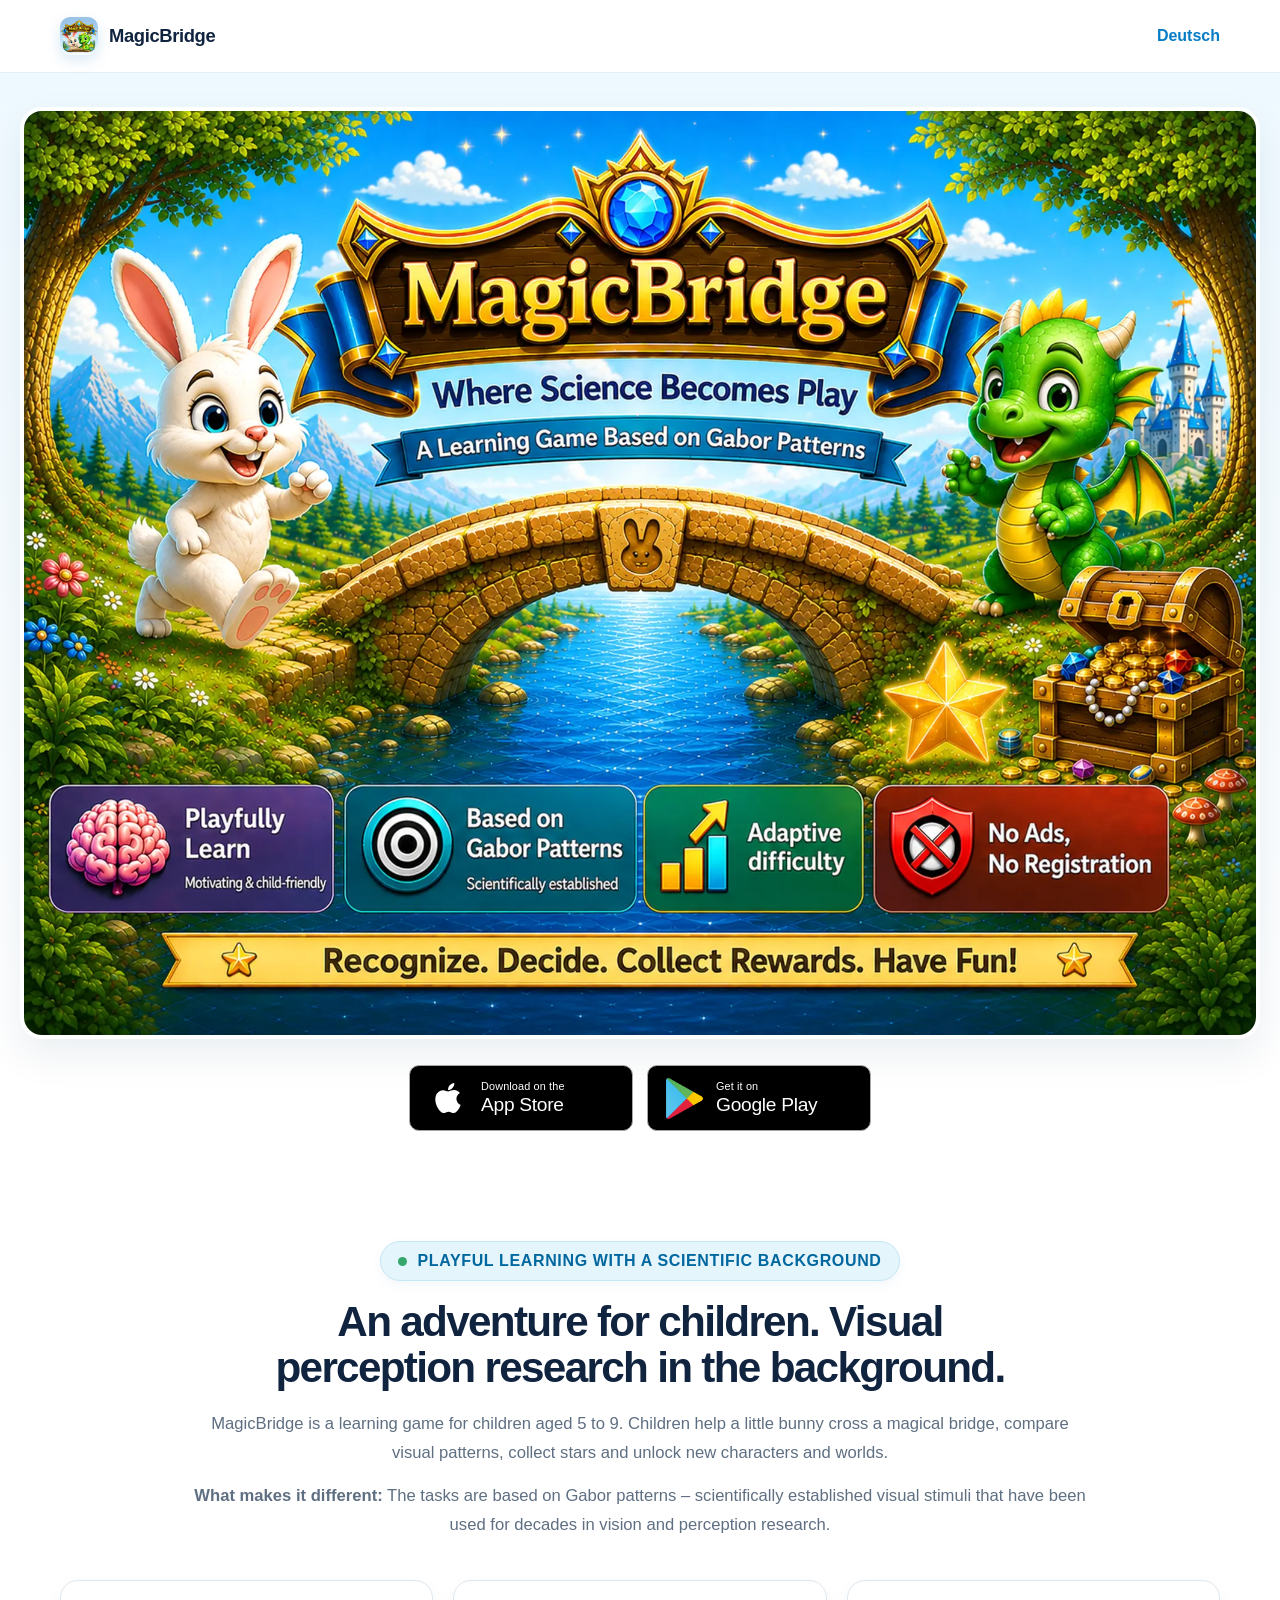
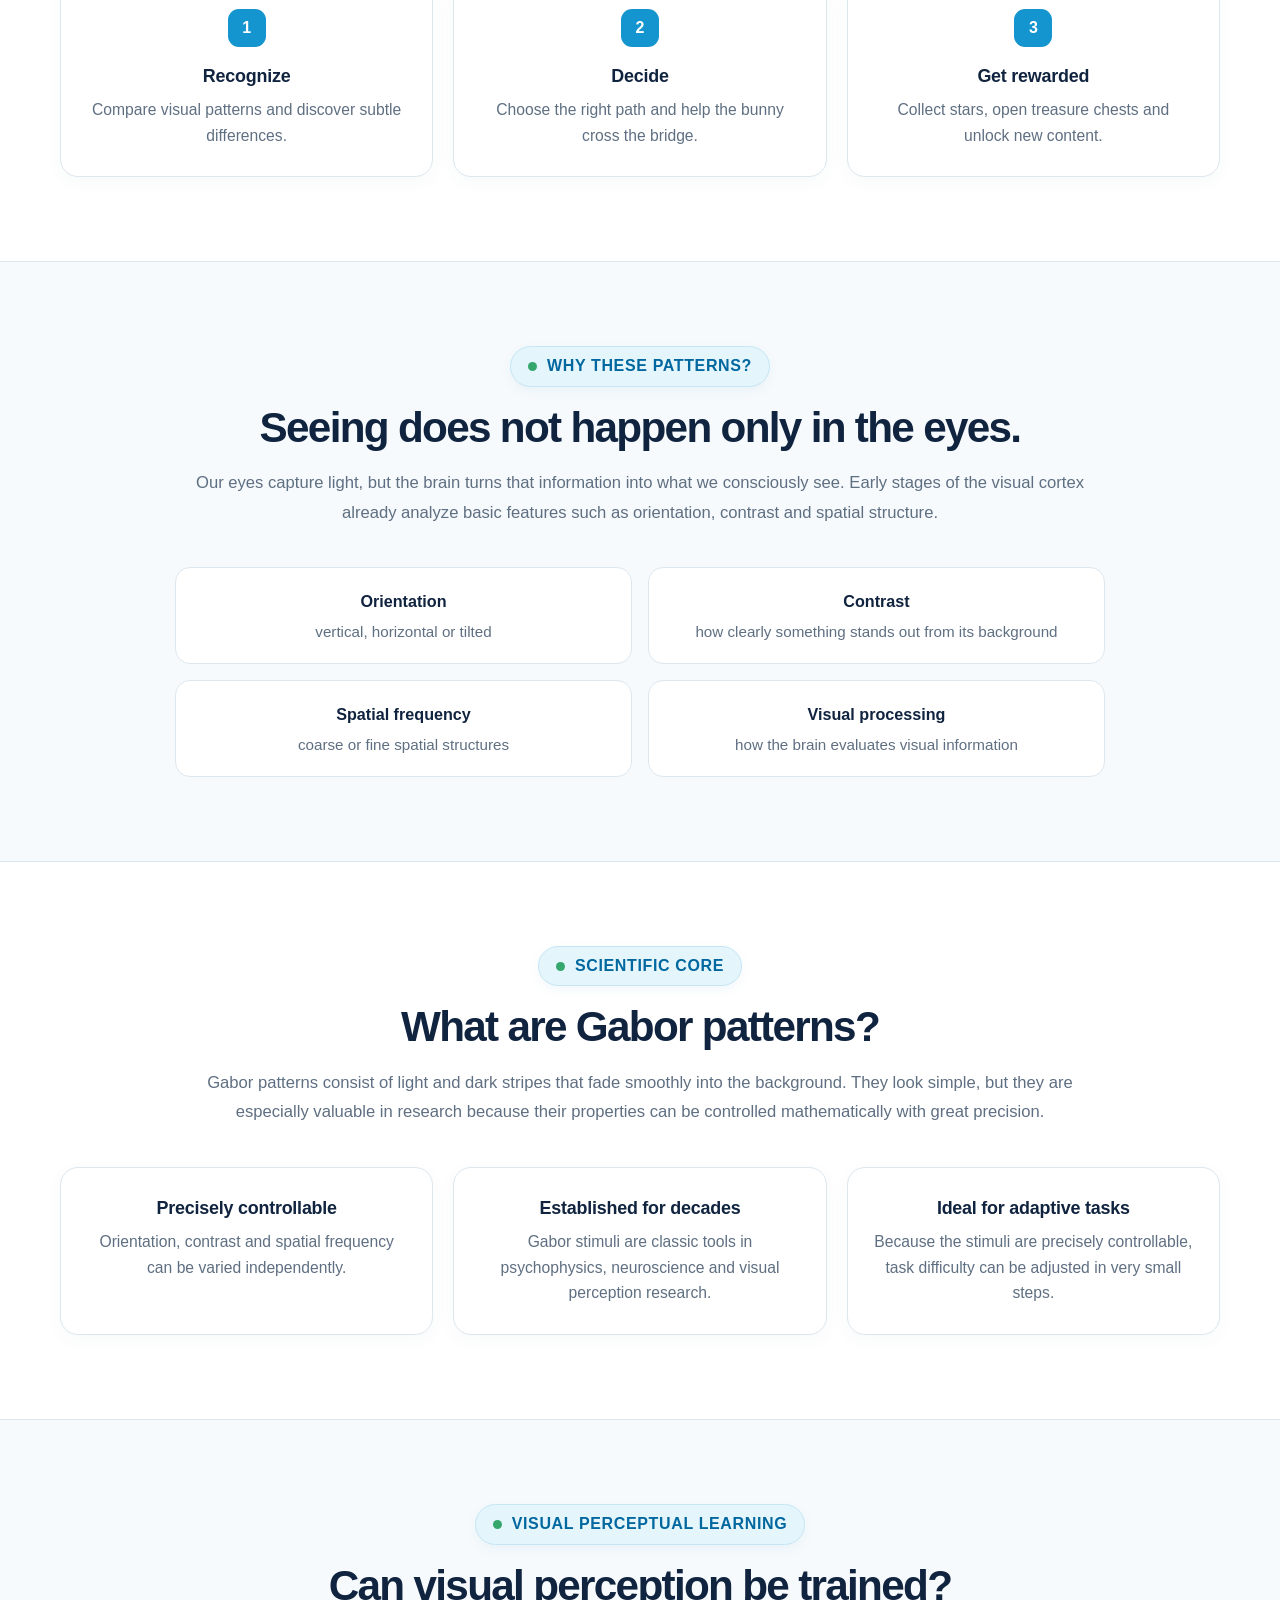
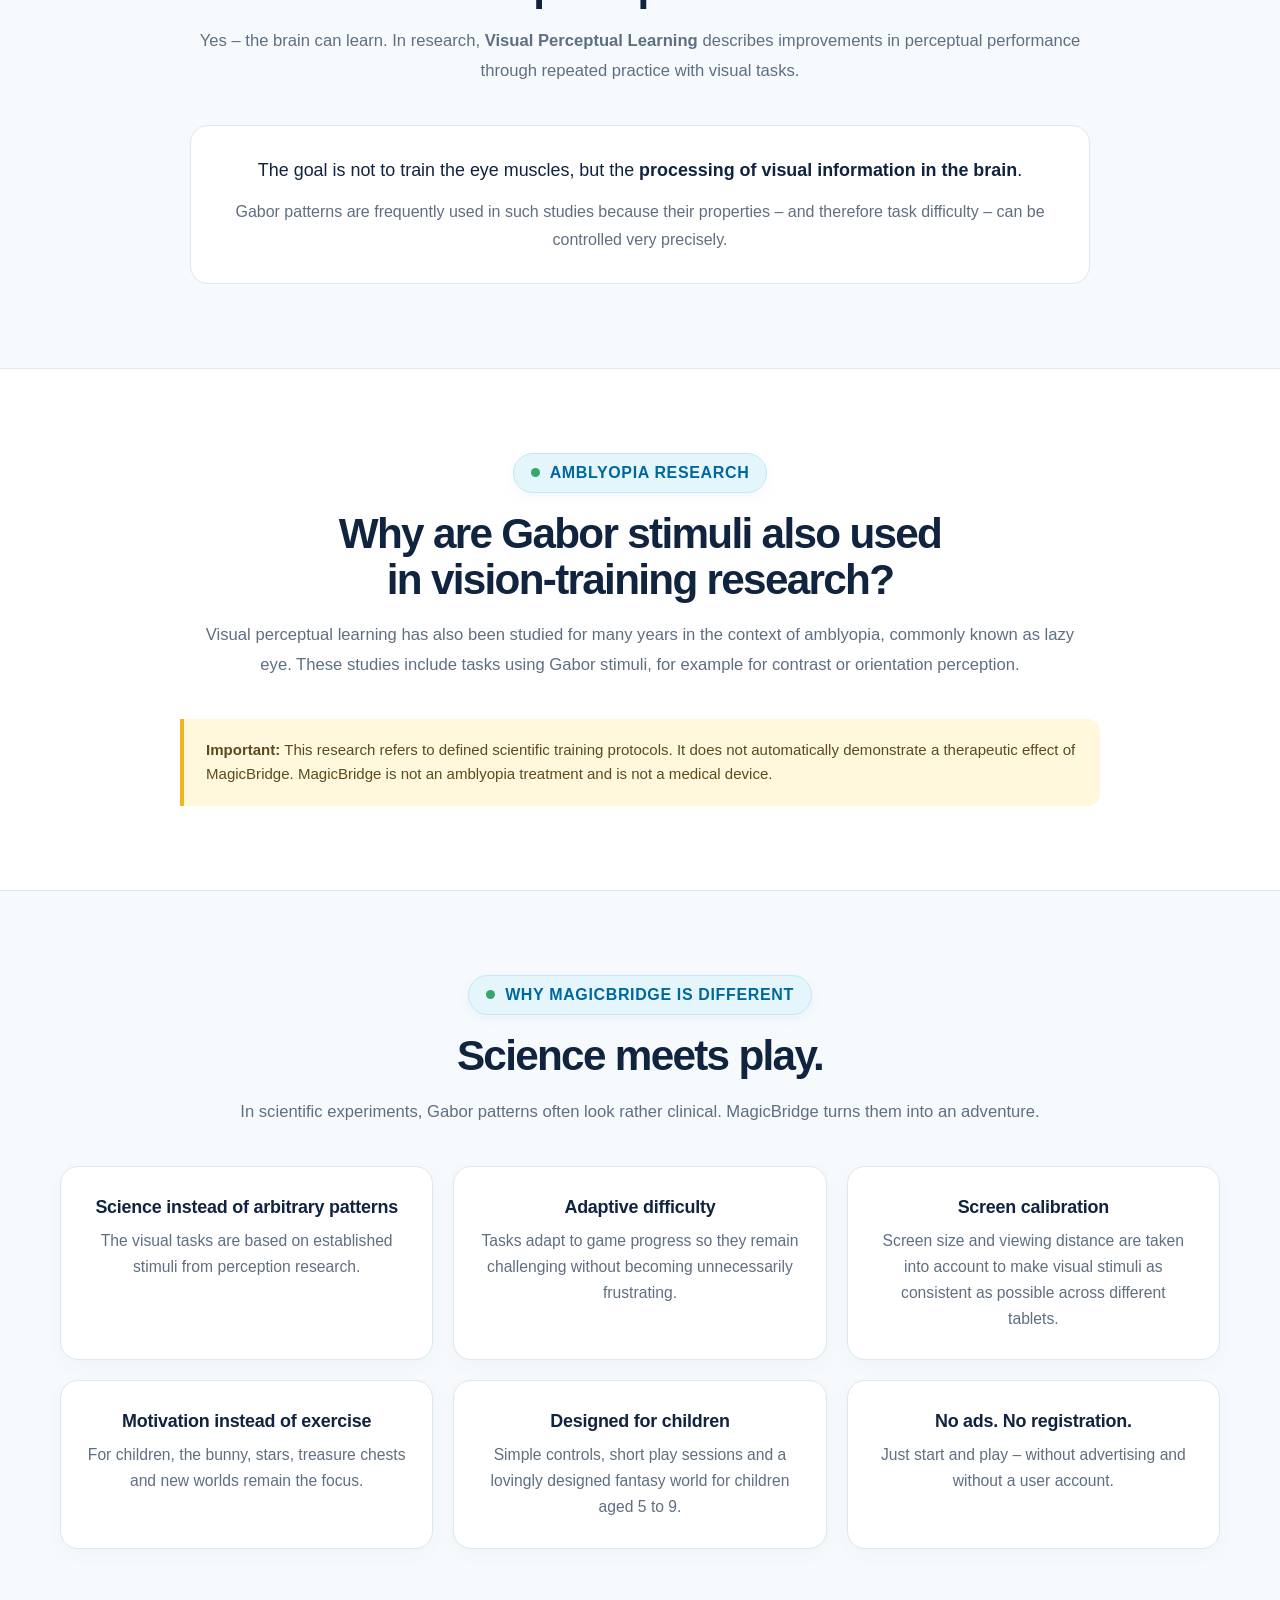
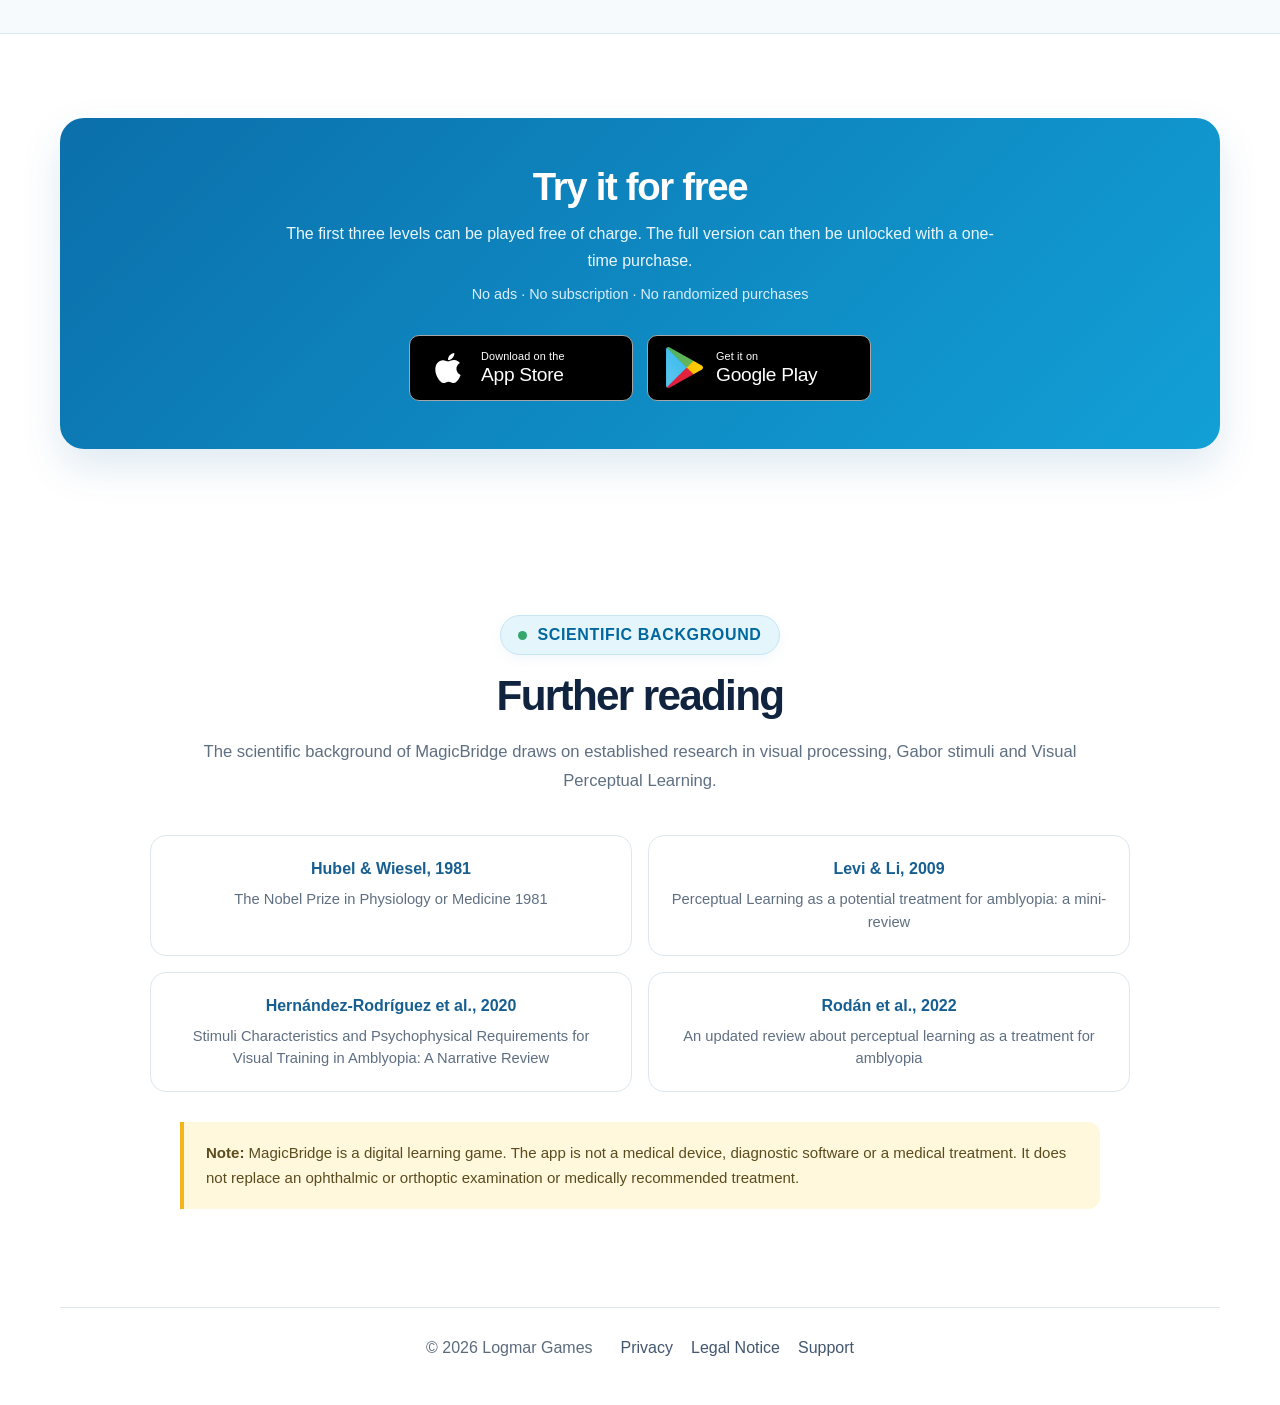
==== commit 8cac8afc: "Bump English stylesheet version for notice alignment" ====
--- a/en/index.html
+++ b/en/index.html
@@ -5,12 +5,17 @@
   <meta name="viewport" content="width=device-width,initial-scale=1">
   <meta name="description" content="MagicBridge – a science-inspired learning game for children based on Gabor patterns from visual perception research.">
   <title>MagicBridge – Where science becomes play</title>
+  <link rel="canonical" href="https://logmar.games/en/">
+  <link rel="alternate" hreflang="de" href="https://logmar.games/">
+  <link rel="alternate" hreflang="en" href="https://logmar.games/en/">
+  <link rel="alternate" hreflang="x-default" href="https://logmar.games/">
   <link rel="icon" href="/assets/app-icon.png">
-  <link rel="stylesheet" href="/assets/site.css?v=20260907-7">
+  <link rel="stylesheet" href="/assets/site.css?v=20260907-9">
 </head>
 <body class="home-page">
   <header class="site-header"><div class="wrap nav"><a class="brand" href="/en/" aria-label="MagicBridge home"><img class="brand-mark" src="/assets/app-icon.png" alt=""><span>MagicBridge</span></a><a class="home-lang" href="/" lang="de">Deutsch</a></div></header>
   <main>
+    <h1 class="sr-only">MagicBridge – Where science becomes play</h1>
     <section class="home-main"><div class="home-wrap"><img class="showcase-image" src="/assets/showcase-en.webp" alt="MagicBridge – Where science becomes play. A learning game based on Gabor patterns."><div class="stores home-stores" aria-label="Download MagicBridge"><a class="store" href="https://apps.apple.com/us/app/magicbridge-gabor-game/id6802226492" target="_blank" rel="noopener"><svg viewBox="0 0 24 24" aria-hidden="true"><path d="M17.05 20.28c-.98.95-2.05.8-3.08.35-1.09-.46-2.09-.48-3.24 0-1.44.62-2.2.44-3.06-.35C2.79 15.25 3.51 7.59 9.05 7.31c1.35.07 2.29.74 3.08.79 1.18-.24 2.31-.93 3.57-.84 1.51.12 2.65.72 3.4 1.8-3.12 1.87-2.38 5.98.48 7.13-.57 1.5-1.31 2.99-2.53 4.1zM12.03 7.25C11.88 5.02 13.69 3.18 15.77 3c.29 2.58-2.34 4.5-3.74 4.25z"/></svg><span><small>Download on the</small><b>App Store</b></span></a><a class="store" href="https://play.google.com/store/apps/details?id=games.logmar.magicbridge" target="_blank" rel="noopener"><svg viewBox="0 0 24 24" aria-hidden="true"><path d="M3.18 2.44c-.4.43-.64 1.09-.64 1.94v15.24c0 .85.24 1.51.65 1.94l.07.06L12 12.88v-1.76L3.25 2.38l-.07.06zm11.73 13.35L12 12.88v-1.76l2.92-2.92.07.04 3.46 1.97c.99.56.99 1.48 0 2.05l-3.46 1.97-.08.06zm-.89.89L11.12 13.77 4.03 20.86c.52.55 1.39.62 2.36.07l7.63-4.25zM4.03 3.14l7.09 7.09 2.9-2.91-7.63-4.25c-.97-.54-1.84-.47-2.36.07z"/></svg><span><small>Get it on</small><b>Google Play</b></span></a></div></div></section>
 
     <section class="section home-intro"><div class="wrap"><div class="section-head section-head-wide centered"><span class="eyebrow">Playful learning with a scientific background</span><h2>An adventure for children. Visual perception research in the background.</h2><p>MagicBridge is a learning game for children aged 5 to 9. Children help a little bunny cross a magical bridge, compare visual patterns, collect stars and unlock new characters and worlds.</p><p><strong>What makes it different:</strong> The tasks are based on Gabor patterns – scientifically established visual stimuli that have been used for decades in vision and perception research.</p></div><div class="cards cards-3"><article class="card"><div class="num">1</div><h3>Recognize</h3><p>Compare visual patterns and discover subtle differences.</p></article><article class="card"><div class="num">2</div><h3>Decide</h3><p>Choose the right path and help the bunny cross the bridge.</p></article><article class="card"><div class="num">3</div><h3>Get rewarded</h3><p>Collect stars, open treasure chests and unlock new content.</p></article></div></div></section>
--- a/assets/site.css
+++ b/assets/site.css
@@ -15,6 +15,7 @@
 html{scroll-behavior:smooth}
 body{margin:0;font-family:Inter,ui-sans-serif,-apple-system,BlinkMacSystemFont,"Segoe UI",sans-serif;color:var(--ink);background:#fff;font-size:16px;line-height:1.7;-webkit-font-smoothing:antialiased;text-rendering:optimizeLegibility}
 a{color:inherit}
+.sr-only{position:absolute;width:1px;height:1px;padding:0;margin:-1px;overflow:hidden;clip:rect(0,0,0,0);white-space:nowrap;border:0}
 .wrap{width:min(1160px,calc(100% - 48px));margin:auto}
 .site-header{position:sticky;top:0;z-index:10;background:rgba(255,255,255,.96);backdrop-filter:blur(14px);border-bottom:1px solid rgba(25,92,131,.10)}
 .nav{height:72px;display:flex;align-items:center;justify-content:space-between;gap:28px}
@@ -46,7 +47,7 @@
 .num{width:38px;height:38px;border-radius:11px;background:#1595cf;color:#fff;display:grid;place-items:center;font-weight:900;margin:0 auto 17px}.card h3{margin:0 0 9px;font-size:1.12rem;line-height:1.34;letter-spacing:-.012em;text-wrap:balance}.card p{margin:0;color:var(--muted);font-size:.98rem;line-height:1.65}.feature-cards .card{min-height:0}
 .feature-grid{display:grid;grid-template-columns:repeat(2,minmax(0,1fr));gap:16px;margin:30px auto 0;max-width:930px}.feature{background:#fff;border:1px solid var(--line);border-radius:15px;padding:20px 22px;text-align:center}.feature strong{display:block;font-size:1.01rem;margin-bottom:4px}.feature span{display:block;color:var(--muted);font-size:.95rem;line-height:1.55}
 .science-callout{max-width:900px;margin:0 auto;background:#fff;border:1px solid var(--line);border-radius:18px;padding:30px 34px;text-align:center}.science-callout p{margin:0 auto 13px;color:var(--muted);max-width:820px}.science-callout p:last-child{margin-bottom:0}.science-callout .big-quote{font-size:1.12rem;line-height:1.65;color:var(--ink)}
-.notice{max-width:920px;margin:28px auto 0;padding:19px 22px;border-left:4px solid var(--gold);background:#fff8dd;border-radius:0 12px 12px 0;color:#5b4b1d;font-size:.94rem;line-height:1.62;text-align:center}.notice-bottom{margin-top:30px}
+.notice{max-width:920px;margin:28px auto 0;padding:19px 22px;border-left:4px solid var(--gold);background:#fff8dd;border-radius:0 12px 12px 0;color:#5b4b1d;font-size:.94rem;line-height:1.62;text-align:left}.notice-bottom{margin-top:30px}
 .cta{background:linear-gradient(135deg,#0b6fab 0%,#12a0d6 100%);color:#fff;border-radius:24px;padding:48px 44px;display:flex;flex-direction:column;align-items:center;justify-content:center;gap:28px;box-shadow:0 18px 40px rgba(5,91,151,.13);text-align:center}.cta-copy{max-width:780px}.cta h2{font-size:clamp(2.05rem,3vw,2.7rem);line-height:1.1;margin:0 0 13px;letter-spacing:-.035em;text-wrap:balance}.cta p{margin:0 auto 9px;color:#eaf7fd;line-height:1.65;max-width:720px}.cta .cta-micro{font-size:.9rem;color:#d9effb;margin:9px 0 0}.cta-stores{margin:0;flex-direction:row;justify-content:center;flex:none;gap:14px}
 .science-sources{padding-top:82px}.source-list{display:grid;grid-template-columns:repeat(2,minmax(0,1fr));gap:16px;max-width:980px;margin:auto}.source-list a{display:flex;flex-direction:column;gap:7px;text-decoration:none;background:#fff;border:1px solid var(--line);border-radius:16px;padding:22px 22px;text-align:center;transition:.18s border-color,.18s background,.18s transform}.source-list a:hover{border-color:#b7d6e8;background:#fbfdff;transform:translateY(-1px)}.source-list strong{font-size:1rem;line-height:1.42;color:#175f91}.source-list span{font-size:.92rem;line-height:1.52;color:var(--muted)}
 .site-footer{padding:34px 0 44px;color:#5b6b7c}.home-footer{padding-top:14px}.footer-row{display:flex;justify-content:center;gap:28px;align-items:center;border-top:1px solid var(--line);padding-top:26px;text-align:center;flex-wrap:wrap}.footer-links{display:flex;flex-wrap:wrap;gap:18px}.footer-links a{color:#42566d;text-decoration:none}.footer-links a:hover{color:var(--blue)}
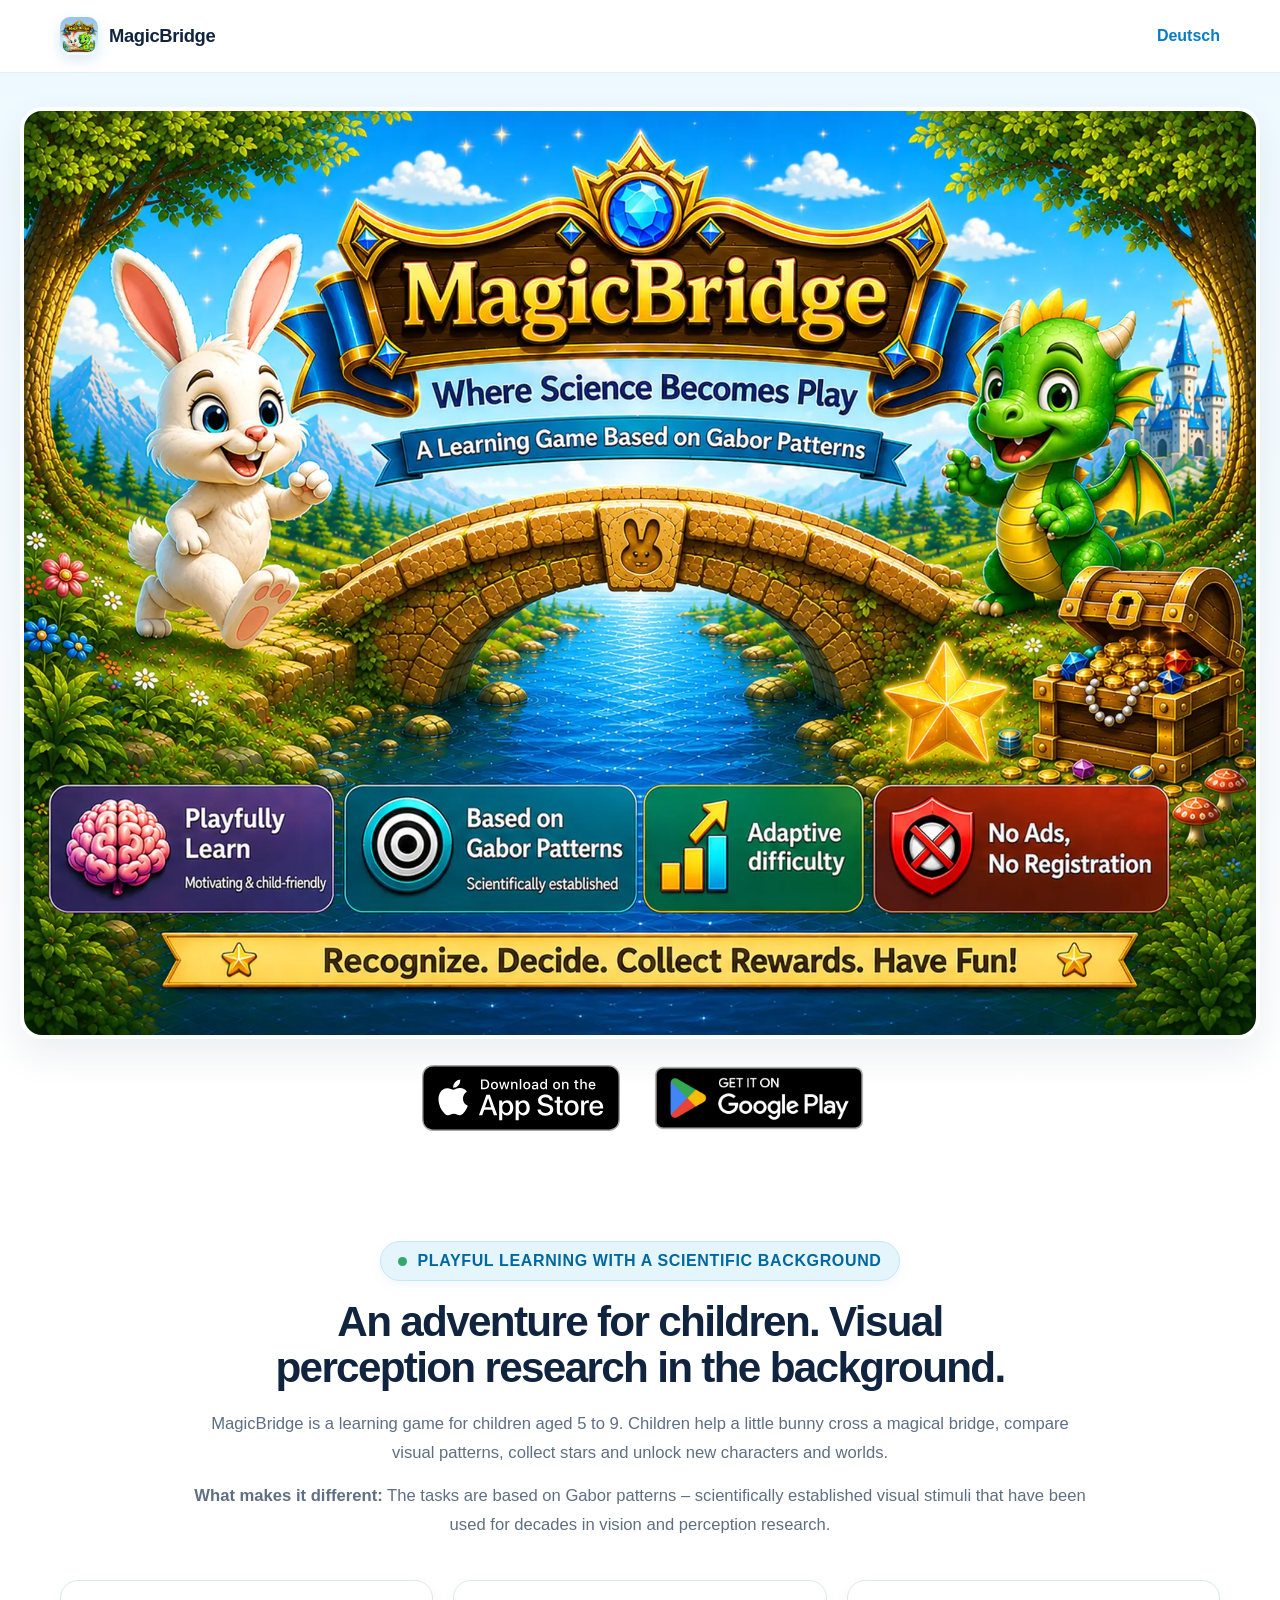
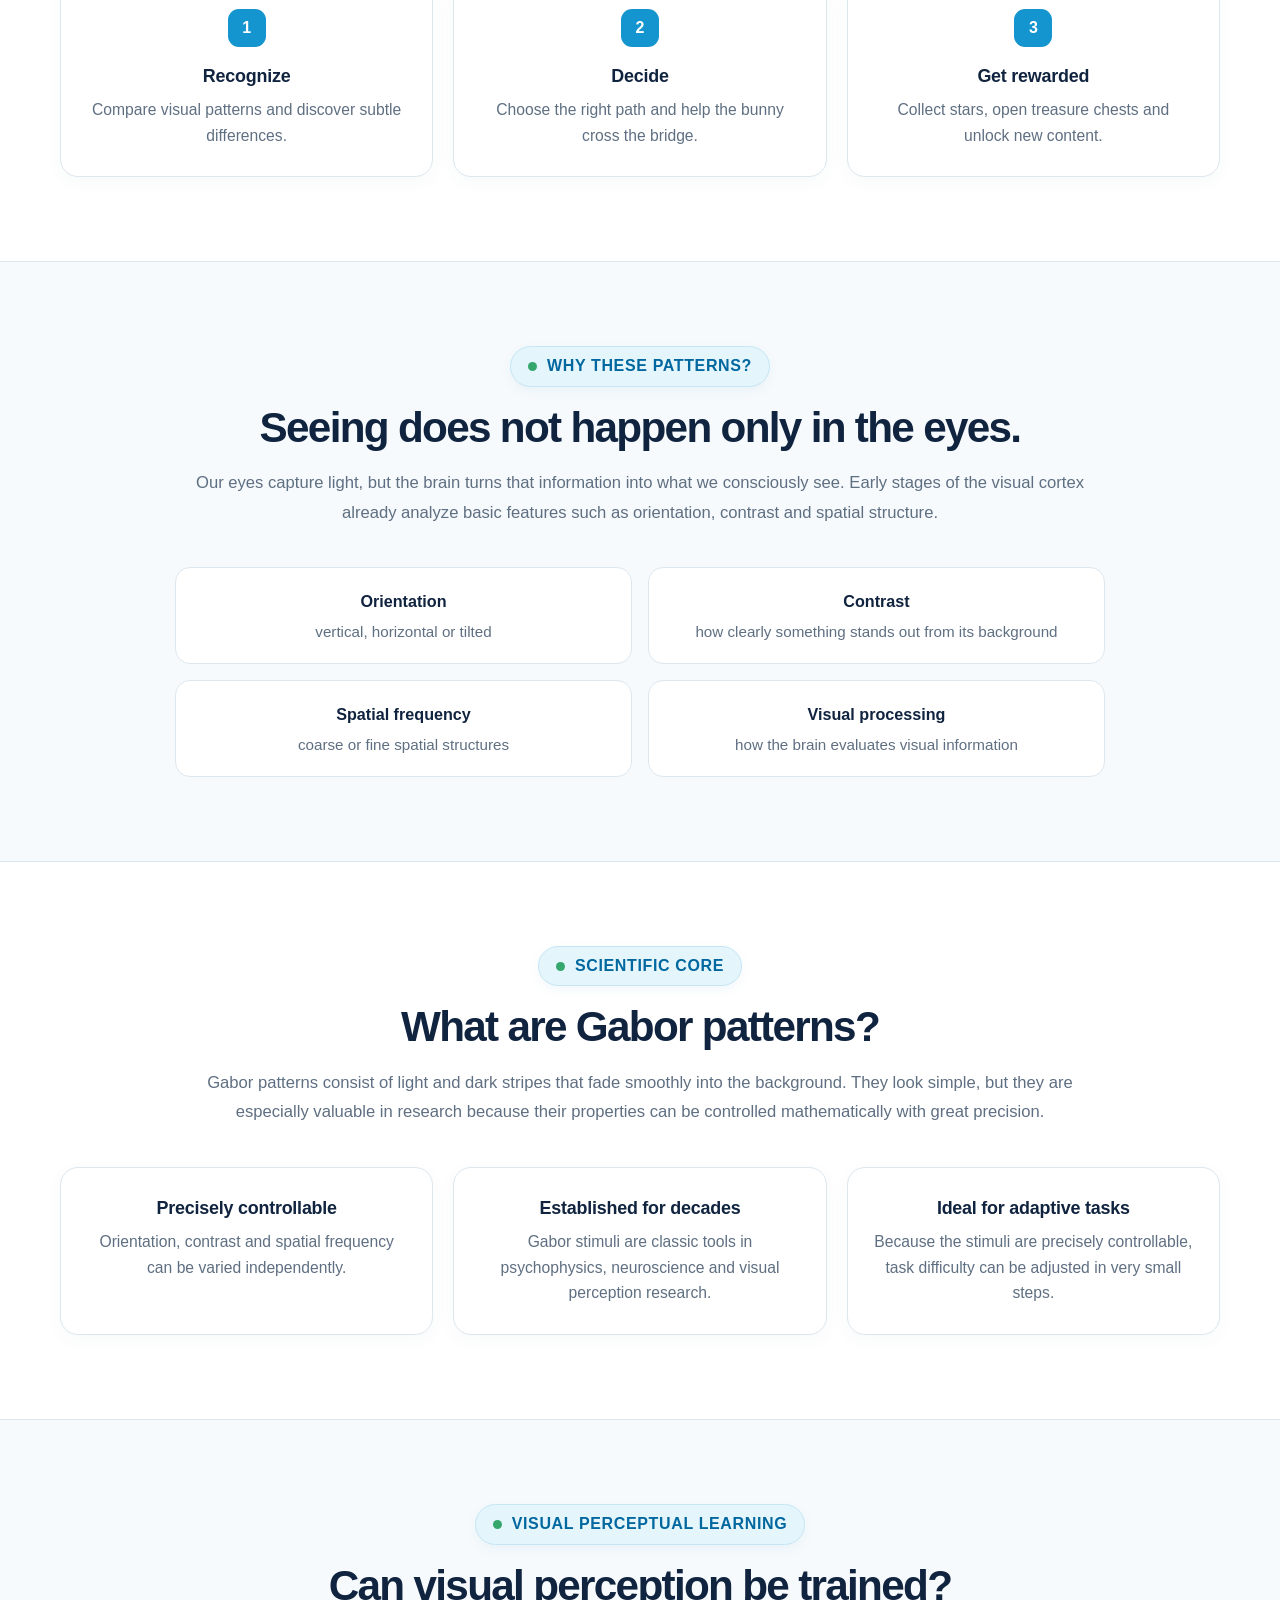
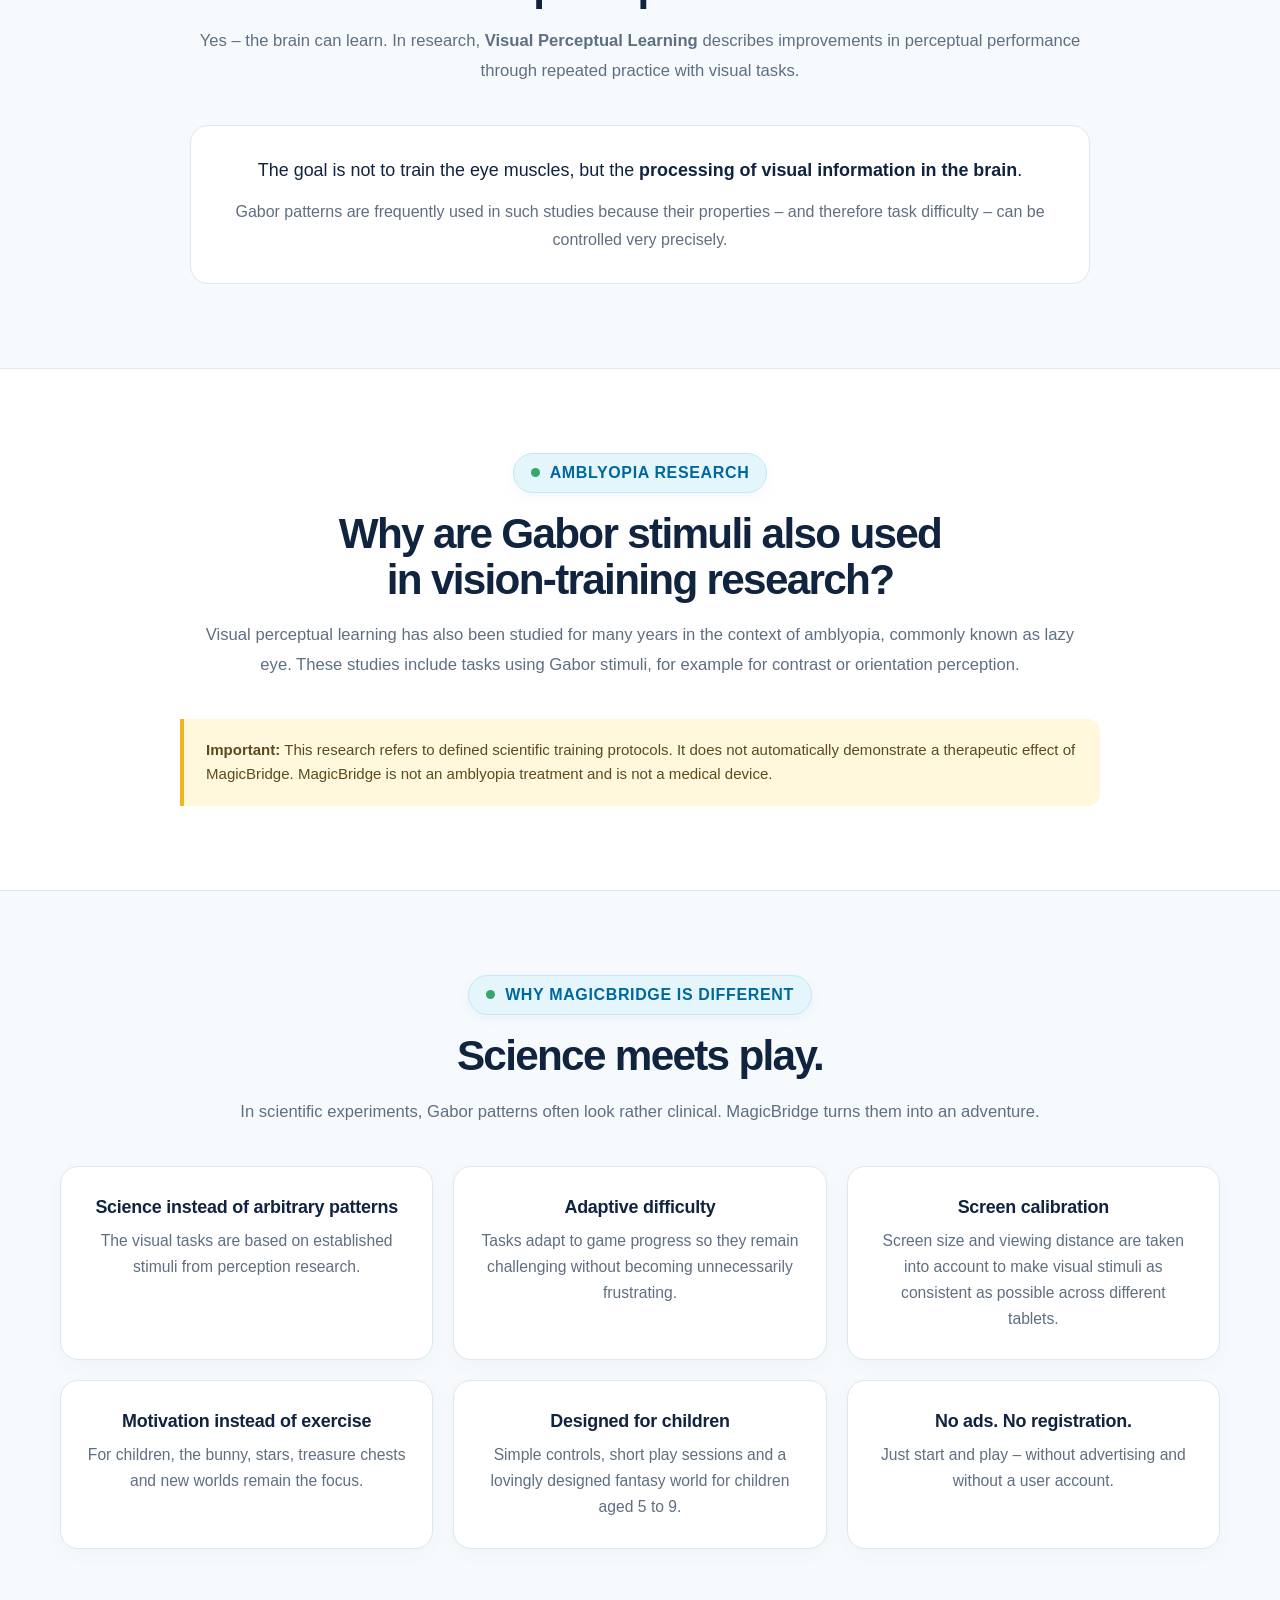
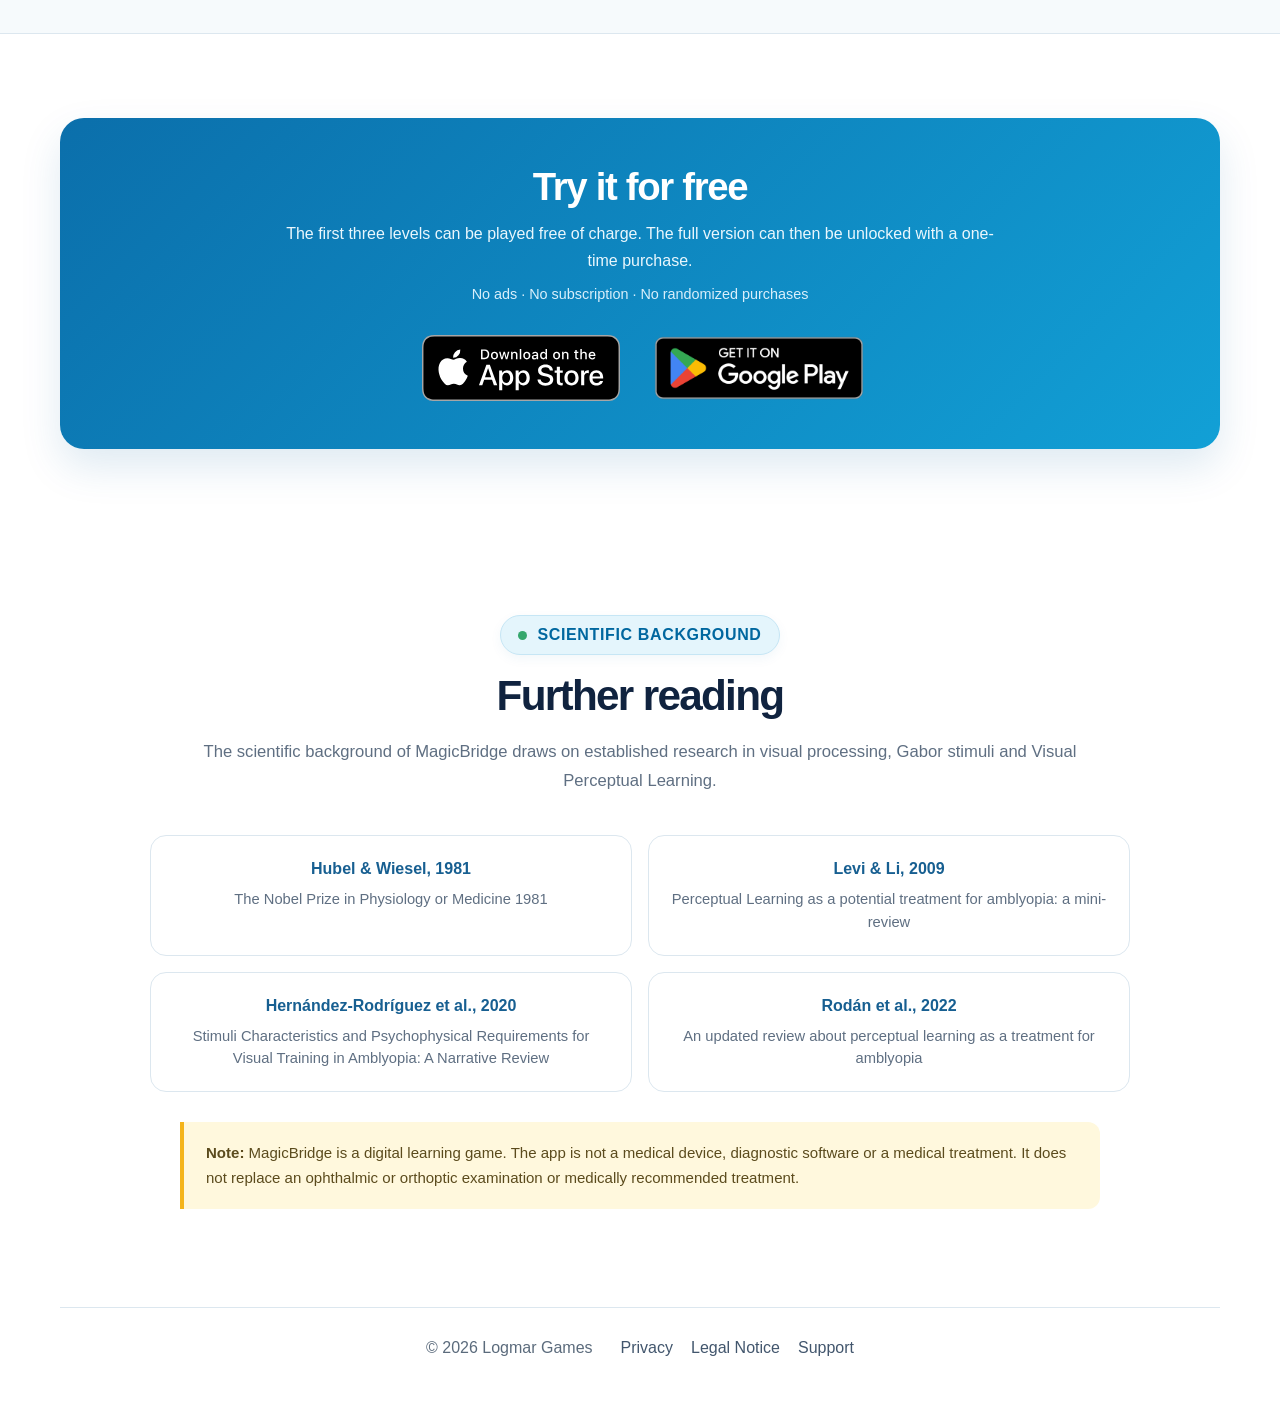
==== commit 3aee1d26: "Use official localized App Store and Google Play badges on English homepage" ====
--- a/en/index.html
+++ b/en/index.html
@@ -10,13 +10,13 @@
   <link rel="alternate" hreflang="en" href="https://logmar.games/en/">
   <link rel="alternate" hreflang="x-default" href="https://logmar.games/">
   <link rel="icon" href="/assets/app-icon.png">
-  <link rel="stylesheet" href="/assets/site.css?v=20260907-9">
+  <link rel="stylesheet" href="/assets/site.css?v=20260907-10">
 </head>
 <body class="home-page">
   <header class="site-header"><div class="wrap nav"><a class="brand" href="/en/" aria-label="MagicBridge home"><img class="brand-mark" src="/assets/app-icon.png" alt=""><span>MagicBridge</span></a><a class="home-lang" href="/" lang="de">Deutsch</a></div></header>
   <main>
     <h1 class="sr-only">MagicBridge – Where science becomes play</h1>
-    <section class="home-main"><div class="home-wrap"><img class="showcase-image" src="/assets/showcase-en.webp" alt="MagicBridge – Where science becomes play. A learning game based on Gabor patterns."><div class="stores home-stores" aria-label="Download MagicBridge"><a class="store" href="https://apps.apple.com/us/app/magicbridge-gabor-game/id6802226492" target="_blank" rel="noopener"><svg viewBox="0 0 24 24" aria-hidden="true"><path d="M17.05 20.28c-.98.95-2.05.8-3.08.35-1.09-.46-2.09-.48-3.24 0-1.44.62-2.2.44-3.06-.35C2.79 15.25 3.51 7.59 9.05 7.31c1.35.07 2.29.74 3.08.79 1.18-.24 2.31-.93 3.57-.84 1.51.12 2.65.72 3.4 1.8-3.12 1.87-2.38 5.98.48 7.13-.57 1.5-1.31 2.99-2.53 4.1zM12.03 7.25C11.88 5.02 13.69 3.18 15.77 3c.29 2.58-2.34 4.5-3.74 4.25z"/></svg><span><small>Download on the</small><b>App Store</b></span></a><a class="store" href="https://play.google.com/store/apps/details?id=games.logmar.magicbridge" target="_blank" rel="noopener"><svg viewBox="0 0 24 24" aria-hidden="true"><path d="M3.18 2.44c-.4.43-.64 1.09-.64 1.94v15.24c0 .85.24 1.51.65 1.94l.07.06L12 12.88v-1.76L3.25 2.38l-.07.06zm11.73 13.35L12 12.88v-1.76l2.92-2.92.07.04 3.46 1.97c.99.56.99 1.48 0 2.05l-3.46 1.97-.08.06zm-.89.89L11.12 13.77 4.03 20.86c.52.55 1.39.62 2.36.07l7.63-4.25zM4.03 3.14l7.09 7.09 2.9-2.91-7.63-4.25c-.97-.54-1.84-.47-2.36.07z"/></svg><span><small>Get it on</small><b>Google Play</b></span></a></div></div></section>
+    <section class="home-main"><div class="home-wrap"><img class="showcase-image" src="/assets/showcase-en.webp" alt="MagicBridge – Where science becomes play. A learning game based on Gabor patterns."><div class="stores home-stores" aria-label="Download MagicBridge"><a class="official-store-link" style="display:inline-flex;align-items:center;justify-content:center;width:224px;height:66px;text-decoration:none;line-height:0" href="https://apps.apple.com/us/app/magicbridge-gabor-game/id6802226492" target="_blank" rel="noopener"><img src="/assets/app-store-badge-en.svg" alt="Download on the App Store" style="display:block;height:66px;width:auto;max-width:100%"></a><a class="official-store-link" style="display:inline-flex;align-items:center;justify-content:center;width:224px;height:66px;text-decoration:none;line-height:0" href="https://play.google.com/store/apps/details?id=games.logmar.magicbridge" target="_blank" rel="noopener"><img src="/assets/google-play-badge-en.png" alt="Get it on Google Play" style="display:block;height:92px;width:auto;max-width:none"></a></div></div></section>
 
     <section class="section home-intro"><div class="wrap"><div class="section-head section-head-wide centered"><span class="eyebrow">Playful learning with a scientific background</span><h2>An adventure for children. Visual perception research in the background.</h2><p>MagicBridge is a learning game for children aged 5 to 9. Children help a little bunny cross a magical bridge, compare visual patterns, collect stars and unlock new characters and worlds.</p><p><strong>What makes it different:</strong> The tasks are based on Gabor patterns – scientifically established visual stimuli that have been used for decades in vision and perception research.</p></div><div class="cards cards-3"><article class="card"><div class="num">1</div><h3>Recognize</h3><p>Compare visual patterns and discover subtle differences.</p></article><article class="card"><div class="num">2</div><h3>Decide</h3><p>Choose the right path and help the bunny cross the bridge.</p></article><article class="card"><div class="num">3</div><h3>Get rewarded</h3><p>Collect stars, open treasure chests and unlock new content.</p></article></div></div></section>
 
@@ -30,7 +30,7 @@
 
     <section class="section section-soft"><div class="wrap"><div class="section-head section-head-wide centered"><span class="eyebrow">Why MagicBridge is different</span><h2>Science meets play.</h2><p>In scientific experiments, Gabor patterns often look rather clinical. MagicBridge turns them into an adventure.</p></div><div class="cards cards-3 feature-cards"><article class="card"><h3>Science instead of arbitrary patterns</h3><p>The visual tasks are based on established stimuli from perception research.</p></article><article class="card"><h3>Adaptive difficulty</h3><p>Tasks adapt to game progress so they remain challenging without becoming unnecessarily frustrating.</p></article><article class="card"><h3>Screen calibration</h3><p>Screen size and viewing distance are taken into account to make visual stimuli as consistent as possible across different tablets.</p></article><article class="card"><h3>Motivation instead of exercise</h3><p>For children, the bunny, stars, treasure chests and new worlds remain the focus.</p></article><article class="card"><h3>Designed for children</h3><p>Simple controls, short play sessions and a lovingly designed fantasy world for children aged 5 to 9.</p></article><article class="card"><h3>No ads. No registration.</h3><p>Just start and play – without advertising and without a user account.</p></article></div></div></section>
 
-    <section class="section"><div class="wrap"><div class="cta"><div class="cta-copy"><h2>Try it for free</h2><p>The first three levels can be played free of charge. The full version can then be unlocked with a one-time purchase.</p><p class="cta-micro">No ads · No subscription · No randomized purchases</p></div><div class="stores cta-stores" aria-label="Download MagicBridge"><a class="store store-light" href="https://apps.apple.com/us/app/magicbridge-gabor-game/id6802226492" target="_blank" rel="noopener"><svg viewBox="0 0 24 24" aria-hidden="true"><path d="M17.05 20.28c-.98.95-2.05.8-3.08.35-1.09-.46-2.09-.48-3.24 0-1.44.62-2.2.44-3.06-.35C2.79 15.25 3.51 7.59 9.05 7.31c1.35.07 2.29.74 3.08.79 1.18-.24 2.31-.93 3.57-.84 1.51.12 2.65.72 3.4 1.8-3.12 1.87-2.38 5.98.48 7.13-.57 1.5-1.31 2.99-2.53 4.1zM12.03 7.25C11.88 5.02 13.69 3.18 15.77 3c.29 2.58-2.34 4.5-3.74 4.25z"/></svg><span><small>Download on the</small><b>App Store</b></span></a><a class="store store-light" href="https://play.google.com/store/apps/details?id=games.logmar.magicbridge" target="_blank" rel="noopener"><svg viewBox="0 0 24 24" aria-hidden="true"><path d="M3.18 2.44c-.4.43-.64 1.09-.64 1.94v15.24c0 .85.24 1.51.65 1.94l.07.06L12 12.88v-1.76L3.25 2.38l-.07.06zm11.73 13.35L12 12.88v-1.76l2.92-2.92.07.04 3.46 1.97c.99.56.99 1.48 0 2.05l-3.46 1.97-.08.06zm-.89.89L11.12 13.77 4.03 20.86c.52.55 1.39.62 2.36.07l7.63-4.25zM4.03 3.14l7.09 7.09 2.9-2.91-7.63-4.25c-.97-.54-1.84-.47-2.36.07z"/></svg><span><small>Get it on</small><b>Google Play</b></span></a></div></div></div></section>
+    <section class="section"><div class="wrap"><div class="cta"><div class="cta-copy"><h2>Try it for free</h2><p>The first three levels can be played free of charge. The full version can then be unlocked with a one-time purchase.</p><p class="cta-micro">No ads · No subscription · No randomized purchases</p></div><div class="stores cta-stores" aria-label="Download MagicBridge"><a class="official-store-link" style="display:inline-flex;align-items:center;justify-content:center;width:224px;height:66px;text-decoration:none;line-height:0" href="https://apps.apple.com/us/app/magicbridge-gabor-game/id6802226492" target="_blank" rel="noopener"><img src="/assets/app-store-badge-en.svg" alt="Download on the App Store" style="display:block;height:66px;width:auto;max-width:100%"></a><a class="official-store-link" style="display:inline-flex;align-items:center;justify-content:center;width:224px;height:66px;text-decoration:none;line-height:0" href="https://play.google.com/store/apps/details?id=games.logmar.magicbridge" target="_blank" rel="noopener"><img src="/assets/google-play-badge-en.png" alt="Get it on Google Play" style="display:block;height:92px;width:auto;max-width:none"></a></div></div></div></section>
 
     <section class="section science-sources"><div class="wrap"><div class="section-head section-head-wide"><span class="eyebrow">Scientific background</span><h2>Further reading</h2><p>The scientific background of MagicBridge draws on established research in visual processing, Gabor stimuli and Visual Perceptual Learning.</p></div><div class="source-list"><a href="https://www.nobelprize.org/prizes/medicine/1981/summary/" target="_blank" rel="noopener"><strong>Hubel &amp; Wiesel, 1981</strong><span>The Nobel Prize in Physiology or Medicine 1981</span></a><a href="https://pmc.ncbi.nlm.nih.gov/articles/PMC2764839/" target="_blank" rel="noopener"><strong>Levi &amp; Li, 2009</strong><span>Perceptual Learning as a potential treatment for amblyopia: a mini-review</span></a><a href="https://pmc.ncbi.nlm.nih.gov/articles/PMC7764820/" target="_blank" rel="noopener"><strong>Hernández-Rodríguez et al., 2020</strong><span>Stimuli Characteristics and Psychophysical Requirements for Visual Training in Amblyopia: A Narrative Review</span></a><a href="https://pmc.ncbi.nlm.nih.gov/articles/PMC8712591/" target="_blank" rel="noopener"><strong>Rodán et al., 2022</strong><span>An updated review about perceptual learning as a treatment for amblyopia</span></a></div><div class="notice notice-bottom"><strong>Note:</strong> MagicBridge is a digital learning game. The app is not a medical device, diagnostic software or a medical treatment. It does not replace an ophthalmic or orthoptic examination or medically recommended treatment.</div></div></section>
   </main>
--- a/assets/site.css
+++ b/assets/site.css
@@ -53,4 +53,4 @@
 .site-footer{padding:34px 0 44px;color:#5b6b7c}.home-footer{padding-top:14px}.footer-row{display:flex;justify-content:center;gap:28px;align-items:center;border-top:1px solid var(--line);padding-top:26px;text-align:center;flex-wrap:wrap}.footer-links{display:flex;flex-wrap:wrap;gap:18px}.footer-links a{color:#42566d;text-decoration:none}.footer-links a:hover{color:var(--blue)}
 .legal-shell{padding:54px 0 86px}.legal{max-width:900px;margin:auto;background:#fff;border:1px solid var(--line);border-radius:24px;padding:clamp(25px,5vw,56px);box-shadow:var(--shadow)}.legal h1{font-size:clamp(2.15rem,5vw,3.5rem);line-height:1.05;margin:0 0 14px;letter-spacing:-.04em;text-wrap:balance}.legal h2{margin:34px 0 10px;font-size:1.35rem;color:#175f91}.legal p,.legal li{color:#3f5063}.legal ul{padding-left:22px}.legal .meta{color:#687789;margin-bottom:30px}.legal .topline{display:flex;justify-content:space-between;gap:20px;align-items:center;margin-bottom:26px}.legal .topline a{color:var(--blue);font-weight:800;text-decoration:none}.contact-box{padding:22px;border-radius:16px;background:var(--mist);border:1px solid var(--line);margin:25px 0}.contact-box a{color:var(--blue);font-weight:800}.back{display:inline-flex;gap:8px;align-items:center;color:var(--blue);font-weight:800;text-decoration:none}.legal .privacy-title{font-size:clamp(1.8rem,4vw,2.75rem);line-height:1.12;letter-spacing:-.035em}
 @media(max-width:900px){.section{padding:68px 0}.cards-3{grid-template-columns:1fr}.source-list{grid-template-columns:1fr}.section-head h2{font-size:clamp(2rem,5.6vw,2.55rem);max-width:860px}.section-head p{font-size:1rem}.cta-stores{flex-wrap:wrap}}
-@media(max-width:580px){.wrap{width:min(100% - 28px,1160px)}.home-wrap{width:min(100% - 18px,1240px)}.nav{height:64px}.brand{font-size:1.04rem}.brand-mark{width:36px;height:36px}.showcase-image{border-width:3px;border-radius:16px}.home-main{padding-top:16px}.home-stores{align-items:center;flex-direction:column;margin-top:20px}.home-stores .store{width:224px;max-width:100%;margin:auto}.section{padding:54px 0}.section-head{margin-bottom:30px}.section-head h2{font-size:clamp(1.85rem,8vw,2.2rem);line-height:1.12;max-width:100%;margin-top:14px}.section-head p{font-size:.98rem;line-height:1.7}.eyebrow{font-size:.82rem;letter-spacing:.035em;padding:9px 13px}.card{padding:22px}.feature-grid{grid-template-columns:1fr}.science-callout{padding:24px}.notice{font-size:.9rem}.cta{padding:32px 22px;gap:24px;border-radius:20px}.cta-stores{width:100%;flex-direction:column;align-items:center}.cta-stores .store{width:224px;max-width:100%}.source-list a{padding:20px}.footer-row{flex-direction:column;gap:12px}.legal-shell{padding:24px 0 55px}.legal{border-radius:18px}.legal .topline{align-items:flex-start;flex-direction:column}}
+@media(max-width:580px){.wrap{width:min(100% - 28px,1160px)}.home-wrap{width:min(100% - 18px,1240px)}.nav{height:64px}.brand{font-size:1.04rem}.brand-mark{width:36px;height:36px}.showcase-image{border-width:3px;border-radius:16px}.home-main{padding-top:16px}.home-stores{align-items:center;flex-direction:column;margin-top:20px}.home-stores .store{width:224px;max-width:100%;margin:auto}.section{padding:54px 0}.section-head{margin-bottom:30px}.section-head h2{font-size:clamp(1.85rem,8vw,2.2rem);line-height:1.12;max-width:100%;margin-top:14px}.section-head p{font-size:.98rem;line-height:1.7}.eyebrow{font-size:.82rem;letter-spacing:.035em;padding:9px 13px}.card{padding:22px}.feature-grid{grid-template-columns:1fr}.science-callout{padding:24px}.notice{font-size:.86rem;line-height:1.56;padding:17px 17px;margin-left:-5px;margin-right:-5px}.cta{padding:32px 22px;gap:24px;border-radius:20px}.cta-stores{width:100%;flex-direction:column;align-items:center}.cta-stores .store{width:224px;max-width:100%}.source-list a{padding:20px}.footer-row{flex-direction:column;gap:12px}.legal-shell{padding:24px 0 55px}.legal{border-radius:18px}.legal .topline{align-items:flex-start;flex-direction:column}}
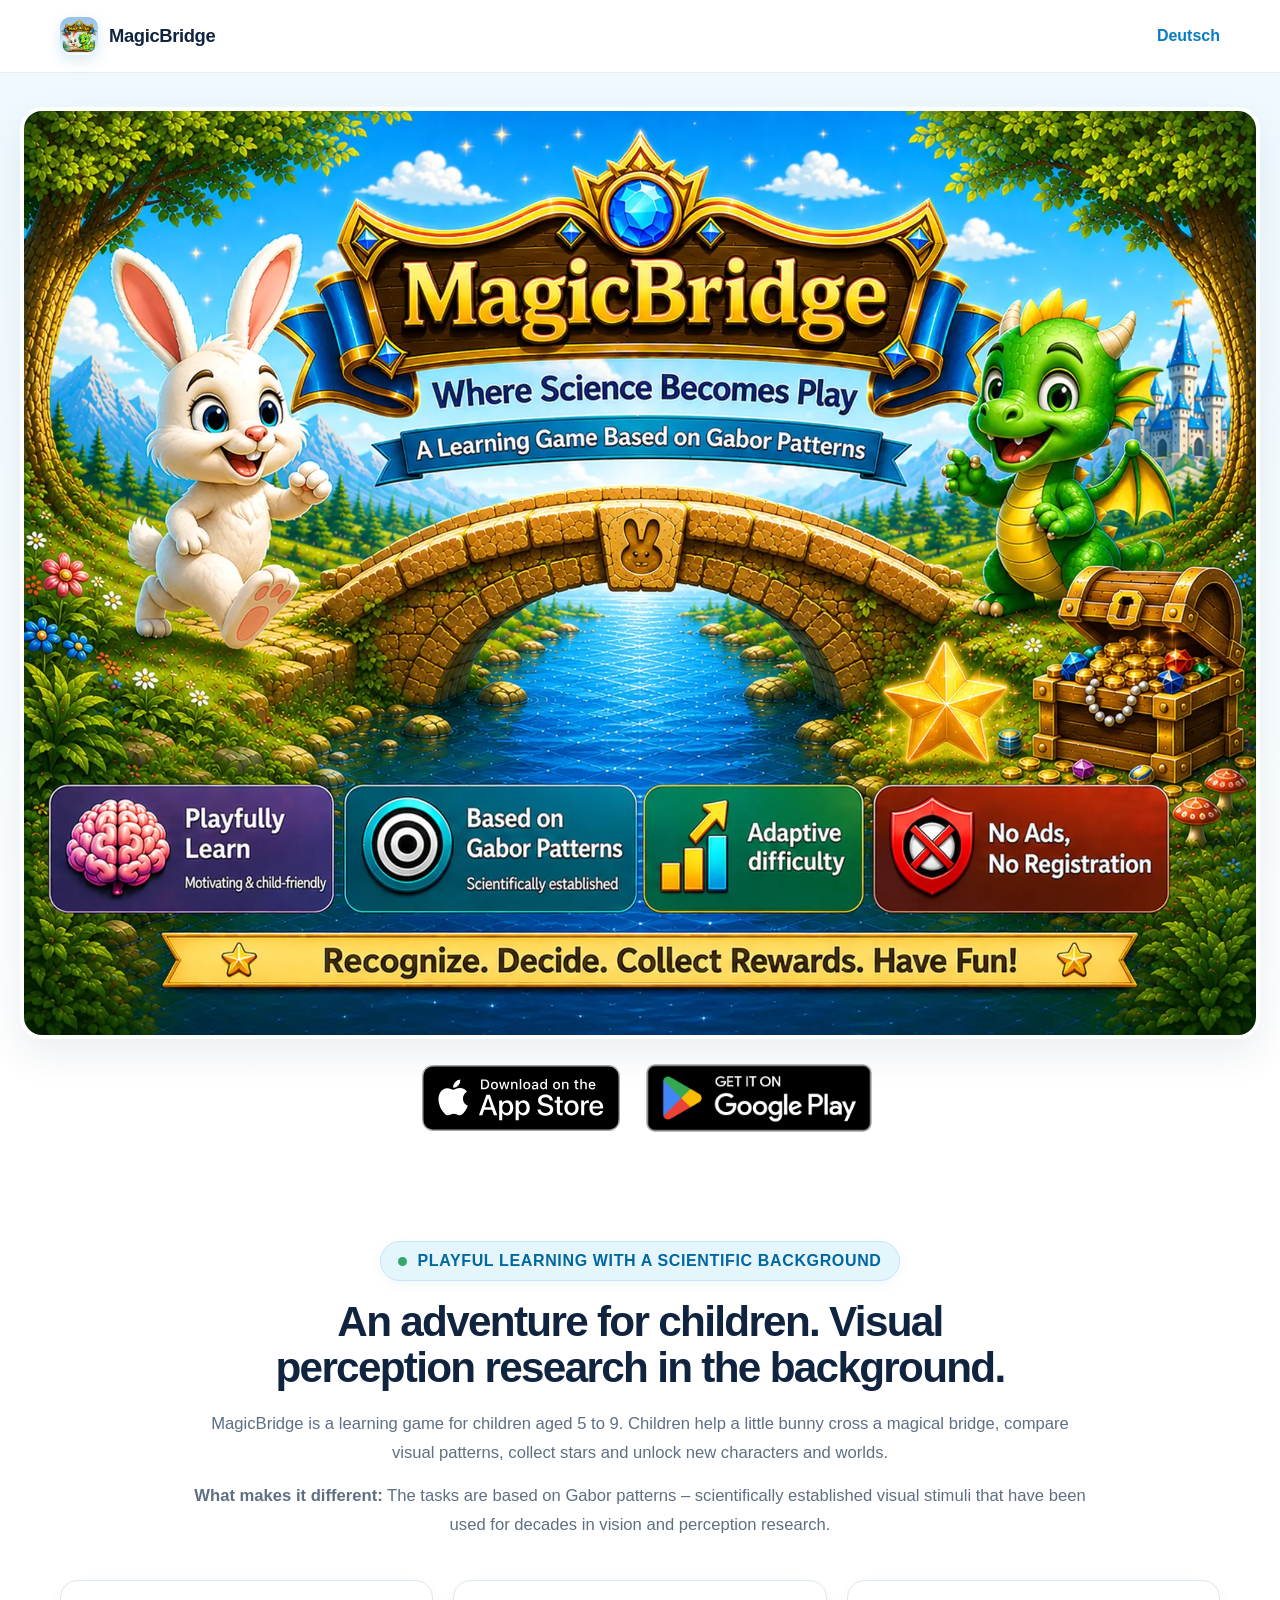
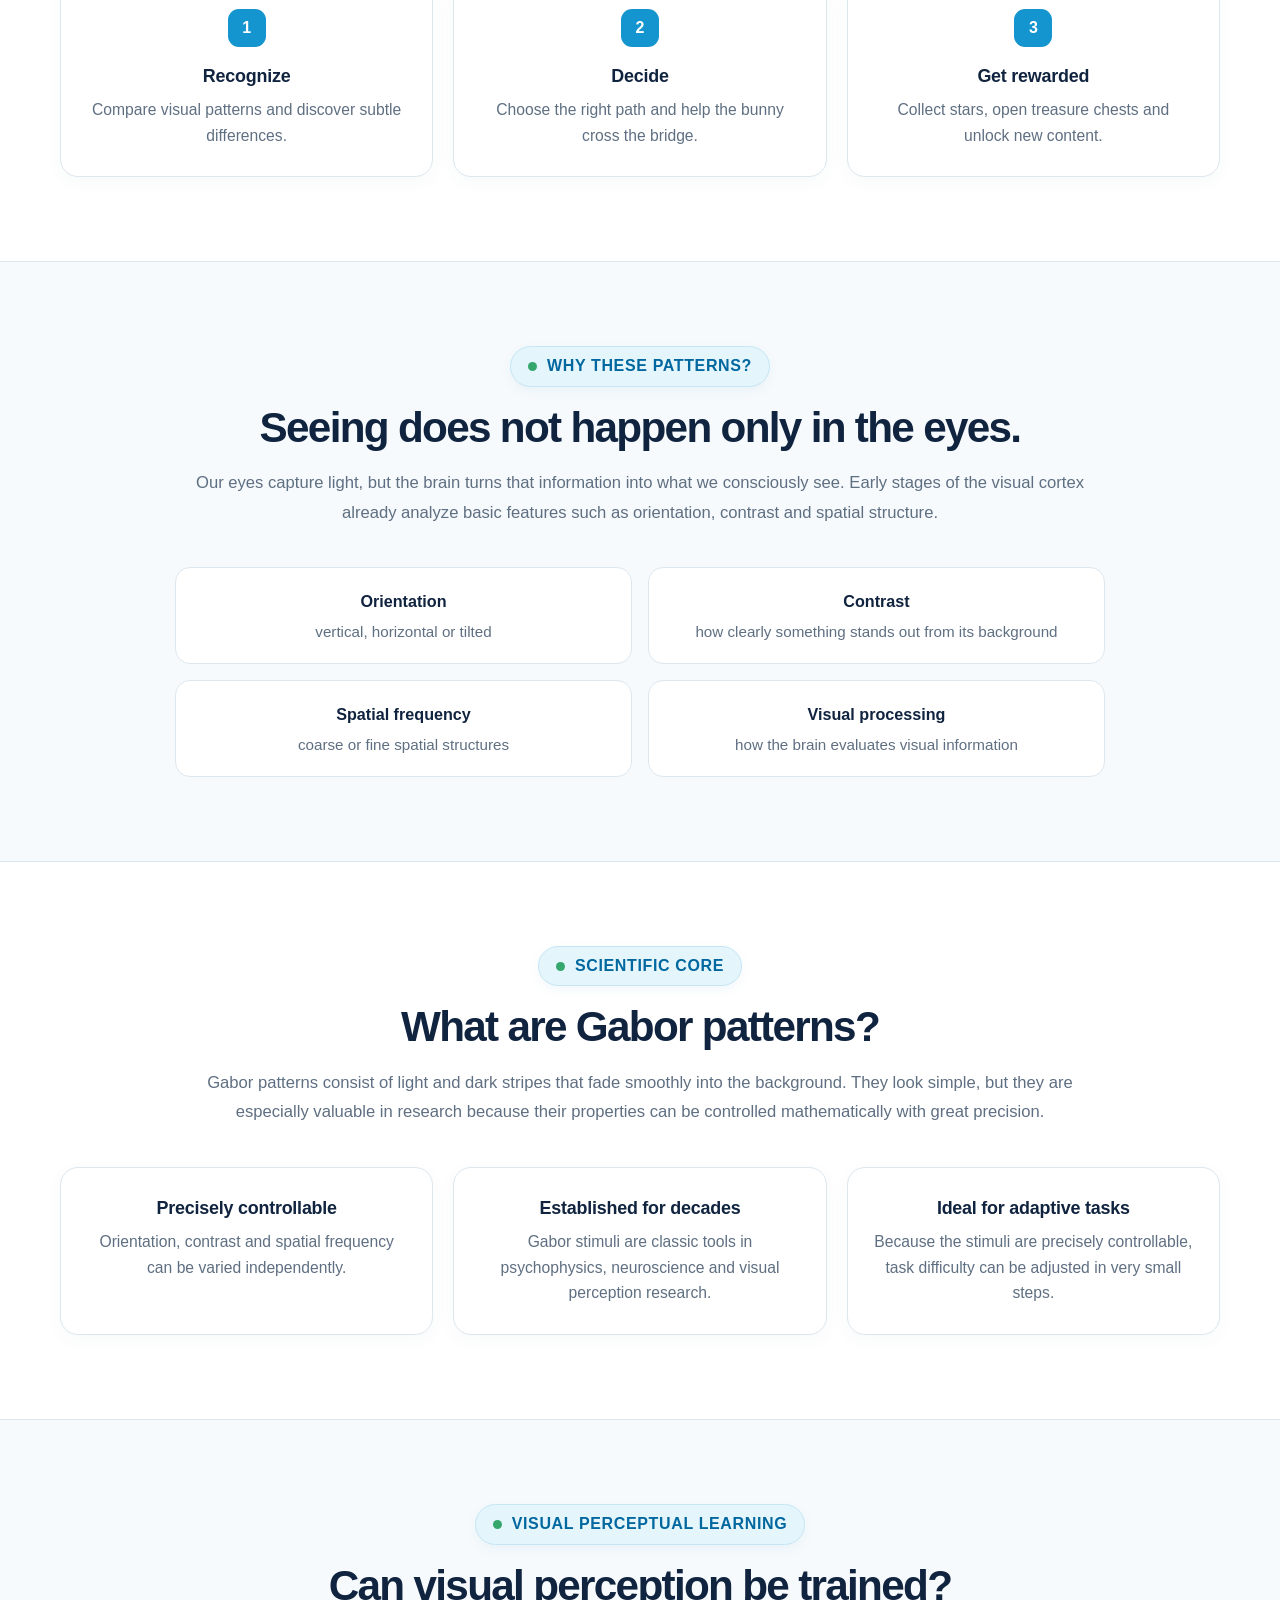
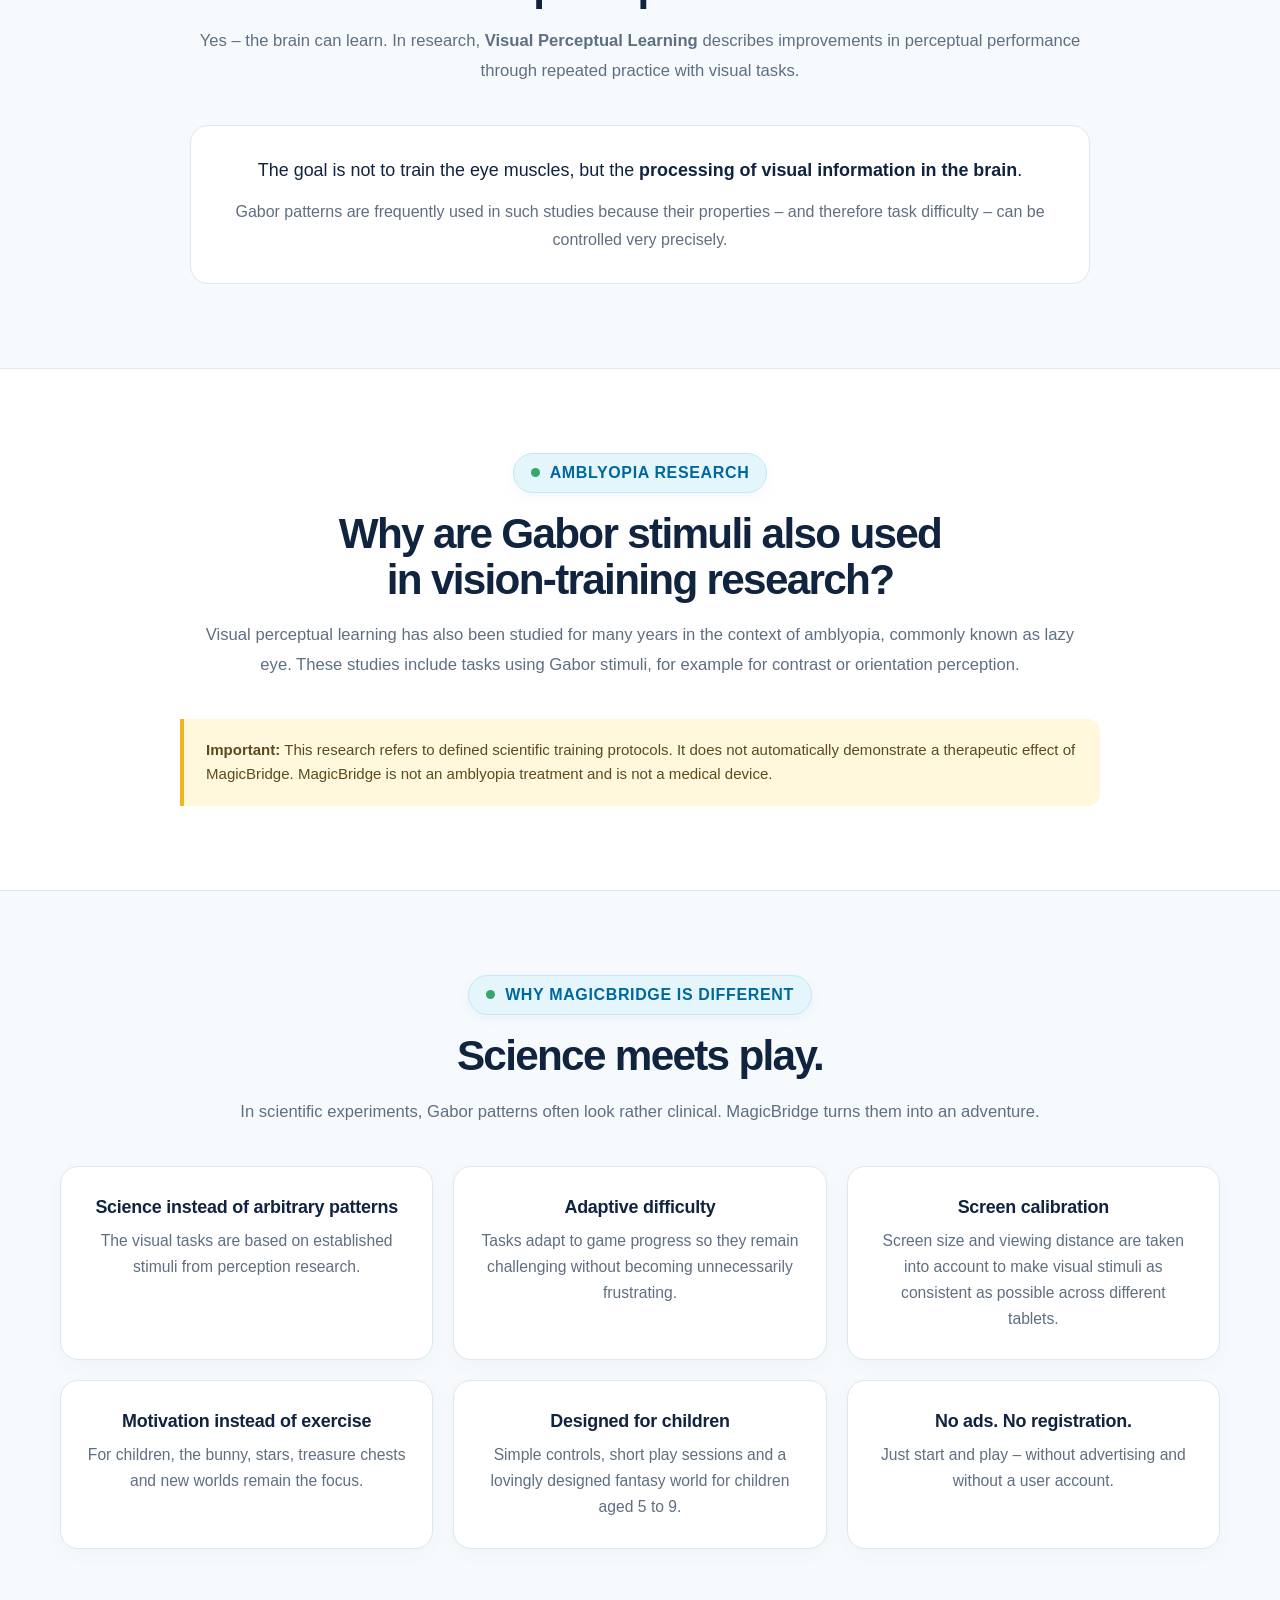
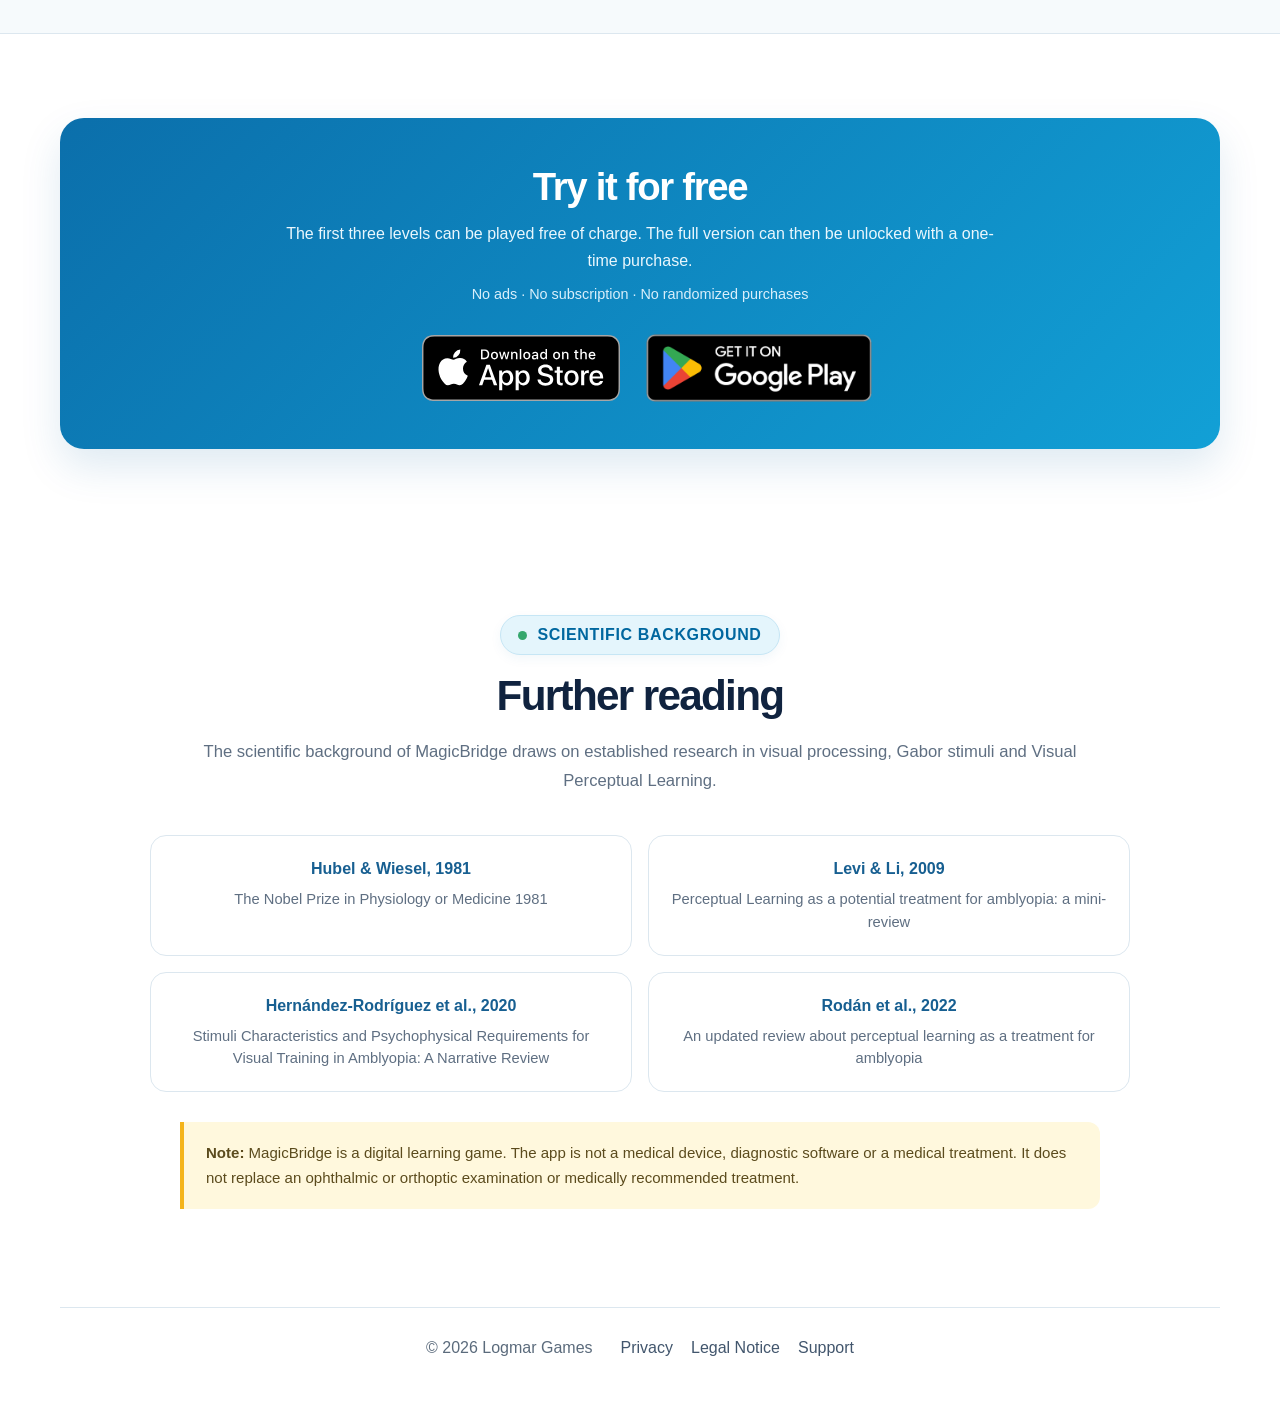
==== commit 54af025e: "Balance English Google Play badge size" ====
--- a/en/index.html
+++ b/en/index.html
@@ -16,7 +16,7 @@
   <header class="site-header"><div class="wrap nav"><a class="brand" href="/en/" aria-label="MagicBridge home"><img class="brand-mark" src="/assets/app-icon.png" alt=""><span>MagicBridge</span></a><a class="home-lang" href="/" lang="de">Deutsch</a></div></header>
   <main>
     <h1 class="sr-only">MagicBridge – Where science becomes play</h1>
-    <section class="home-main"><div class="home-wrap"><img class="showcase-image" src="/assets/showcase-en.webp" alt="MagicBridge – Where science becomes play. A learning game based on Gabor patterns."><div class="stores home-stores" aria-label="Download MagicBridge"><a class="official-store-link" style="display:inline-flex;align-items:center;justify-content:center;width:224px;height:66px;text-decoration:none;line-height:0" href="https://apps.apple.com/us/app/magicbridge-gabor-game/id6802226492" target="_blank" rel="noopener"><img src="/assets/app-store-badge-en.svg" alt="Download on the App Store" style="display:block;height:66px;width:auto;max-width:100%"></a><a class="official-store-link" style="display:inline-flex;align-items:center;justify-content:center;width:224px;height:66px;text-decoration:none;line-height:0" href="https://play.google.com/store/apps/details?id=games.logmar.magicbridge" target="_blank" rel="noopener"><img src="/assets/google-play-badge-en.png" alt="Get it on Google Play" style="display:block;height:92px;width:auto;max-width:none"></a></div></div></section>
+    <section class="home-main"><div class="home-wrap"><img class="showcase-image" src="/assets/showcase-en.webp" alt="MagicBridge – Where science becomes play. A learning game based on Gabor patterns."><div class="stores home-stores" aria-label="Download MagicBridge"><a class="official-store-link" style="display:inline-flex;align-items:center;justify-content:center;width:224px;height:66px;text-decoration:none;line-height:0" href="https://apps.apple.com/us/app/magicbridge-gabor-game/id6802226492" target="_blank" rel="noopener"><img src="/assets/app-store-badge-en.svg" alt="Download on the App Store" style="display:block;height:66px;width:auto;max-width:100%"></a><a class="official-store-link" style="display:inline-flex;align-items:center;justify-content:center;width:224px;height:66px;text-decoration:none;line-height:0" href="https://play.google.com/store/apps/details?id=games.logmar.magicbridge" target="_blank" rel="noopener"><img src="/assets/google-play-badge-en.png" alt="Get it on Google Play" style="display:block;height:100px;width:auto;max-width:none"></a></div></div></section>
 
     <section class="section home-intro"><div class="wrap"><div class="section-head section-head-wide centered"><span class="eyebrow">Playful learning with a scientific background</span><h2>An adventure for children. Visual perception research in the background.</h2><p>MagicBridge is a learning game for children aged 5 to 9. Children help a little bunny cross a magical bridge, compare visual patterns, collect stars and unlock new characters and worlds.</p><p><strong>What makes it different:</strong> The tasks are based on Gabor patterns – scientifically established visual stimuli that have been used for decades in vision and perception research.</p></div><div class="cards cards-3"><article class="card"><div class="num">1</div><h3>Recognize</h3><p>Compare visual patterns and discover subtle differences.</p></article><article class="card"><div class="num">2</div><h3>Decide</h3><p>Choose the right path and help the bunny cross the bridge.</p></article><article class="card"><div class="num">3</div><h3>Get rewarded</h3><p>Collect stars, open treasure chests and unlock new content.</p></article></div></div></section>
 
@@ -30,7 +30,7 @@
 
     <section class="section section-soft"><div class="wrap"><div class="section-head section-head-wide centered"><span class="eyebrow">Why MagicBridge is different</span><h2>Science meets play.</h2><p>In scientific experiments, Gabor patterns often look rather clinical. MagicBridge turns them into an adventure.</p></div><div class="cards cards-3 feature-cards"><article class="card"><h3>Science instead of arbitrary patterns</h3><p>The visual tasks are based on established stimuli from perception research.</p></article><article class="card"><h3>Adaptive difficulty</h3><p>Tasks adapt to game progress so they remain challenging without becoming unnecessarily frustrating.</p></article><article class="card"><h3>Screen calibration</h3><p>Screen size and viewing distance are taken into account to make visual stimuli as consistent as possible across different tablets.</p></article><article class="card"><h3>Motivation instead of exercise</h3><p>For children, the bunny, stars, treasure chests and new worlds remain the focus.</p></article><article class="card"><h3>Designed for children</h3><p>Simple controls, short play sessions and a lovingly designed fantasy world for children aged 5 to 9.</p></article><article class="card"><h3>No ads. No registration.</h3><p>Just start and play – without advertising and without a user account.</p></article></div></div></section>
 
-    <section class="section"><div class="wrap"><div class="cta"><div class="cta-copy"><h2>Try it for free</h2><p>The first three levels can be played free of charge. The full version can then be unlocked with a one-time purchase.</p><p class="cta-micro">No ads · No subscription · No randomized purchases</p></div><div class="stores cta-stores" aria-label="Download MagicBridge"><a class="official-store-link" style="display:inline-flex;align-items:center;justify-content:center;width:224px;height:66px;text-decoration:none;line-height:0" href="https://apps.apple.com/us/app/magicbridge-gabor-game/id6802226492" target="_blank" rel="noopener"><img src="/assets/app-store-badge-en.svg" alt="Download on the App Store" style="display:block;height:66px;width:auto;max-width:100%"></a><a class="official-store-link" style="display:inline-flex;align-items:center;justify-content:center;width:224px;height:66px;text-decoration:none;line-height:0" href="https://play.google.com/store/apps/details?id=games.logmar.magicbridge" target="_blank" rel="noopener"><img src="/assets/google-play-badge-en.png" alt="Get it on Google Play" style="display:block;height:92px;width:auto;max-width:none"></a></div></div></div></section>
+    <section class="section"><div class="wrap"><div class="cta"><div class="cta-copy"><h2>Try it for free</h2><p>The first three levels can be played free of charge. The full version can then be unlocked with a one-time purchase.</p><p class="cta-micro">No ads · No subscription · No randomized purchases</p></div><div class="stores cta-stores" aria-label="Download MagicBridge"><a class="official-store-link" style="display:inline-flex;align-items:center;justify-content:center;width:224px;height:66px;text-decoration:none;line-height:0" href="https://apps.apple.com/us/app/magicbridge-gabor-game/id6802226492" target="_blank" rel="noopener"><img src="/assets/app-store-badge-en.svg" alt="Download on the App Store" style="display:block;height:66px;width:auto;max-width:100%"></a><a class="official-store-link" style="display:inline-flex;align-items:center;justify-content:center;width:224px;height:66px;text-decoration:none;line-height:0" href="https://play.google.com/store/apps/details?id=games.logmar.magicbridge" target="_blank" rel="noopener"><img src="/assets/google-play-badge-en.png" alt="Get it on Google Play" style="display:block;height:100px;width:auto;max-width:none"></a></div></div></div></section>
 
     <section class="section science-sources"><div class="wrap"><div class="section-head section-head-wide"><span class="eyebrow">Scientific background</span><h2>Further reading</h2><p>The scientific background of MagicBridge draws on established research in visual processing, Gabor stimuli and Visual Perceptual Learning.</p></div><div class="source-list"><a href="https://www.nobelprize.org/prizes/medicine/1981/summary/" target="_blank" rel="noopener"><strong>Hubel &amp; Wiesel, 1981</strong><span>The Nobel Prize in Physiology or Medicine 1981</span></a><a href="https://pmc.ncbi.nlm.nih.gov/articles/PMC2764839/" target="_blank" rel="noopener"><strong>Levi &amp; Li, 2009</strong><span>Perceptual Learning as a potential treatment for amblyopia: a mini-review</span></a><a href="https://pmc.ncbi.nlm.nih.gov/articles/PMC7764820/" target="_blank" rel="noopener"><strong>Hernández-Rodríguez et al., 2020</strong><span>Stimuli Characteristics and Psychophysical Requirements for Visual Training in Amblyopia: A Narrative Review</span></a><a href="https://pmc.ncbi.nlm.nih.gov/articles/PMC8712591/" target="_blank" rel="noopener"><strong>Rodán et al., 2022</strong><span>An updated review about perceptual learning as a treatment for amblyopia</span></a></div><div class="notice notice-bottom"><strong>Note:</strong> MagicBridge is a digital learning game. The app is not a medical device, diagnostic software or a medical treatment. It does not replace an ophthalmic or orthoptic examination or medically recommended treatment.</div></div></section>
   </main>
